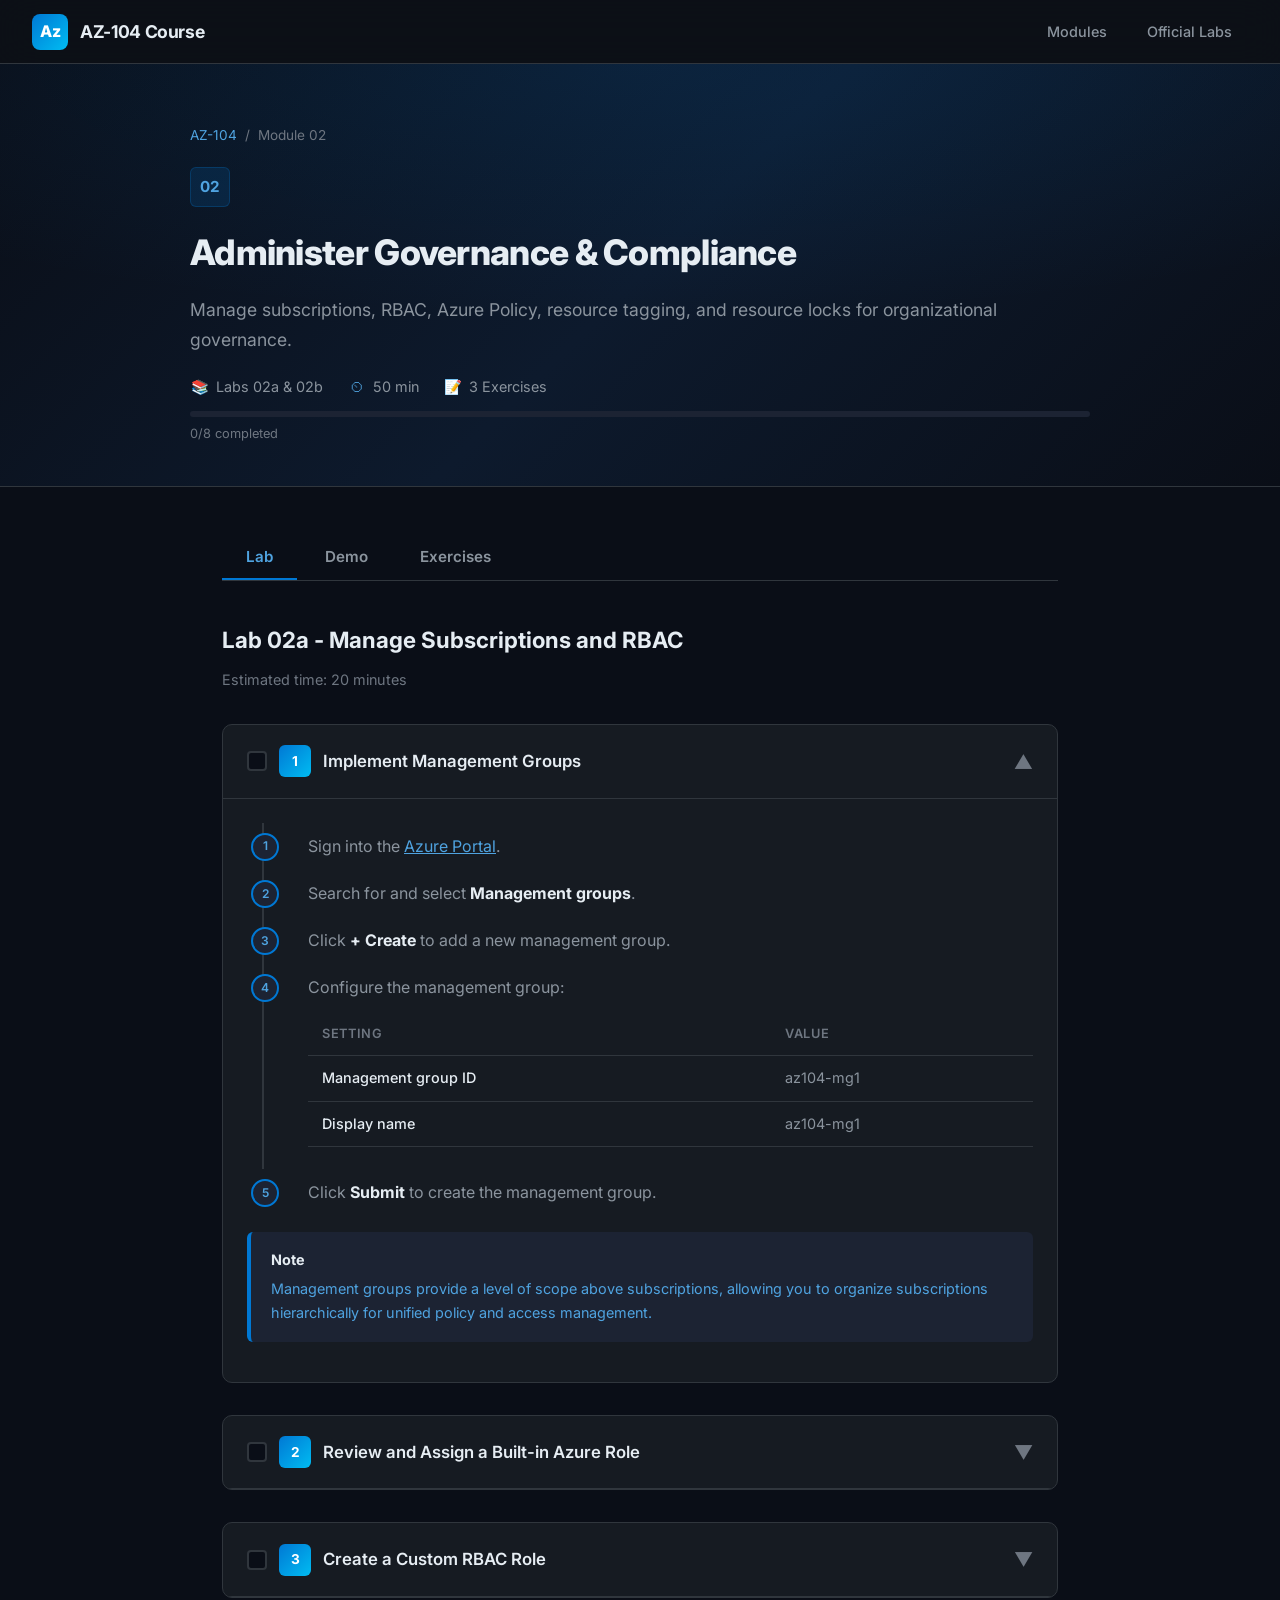
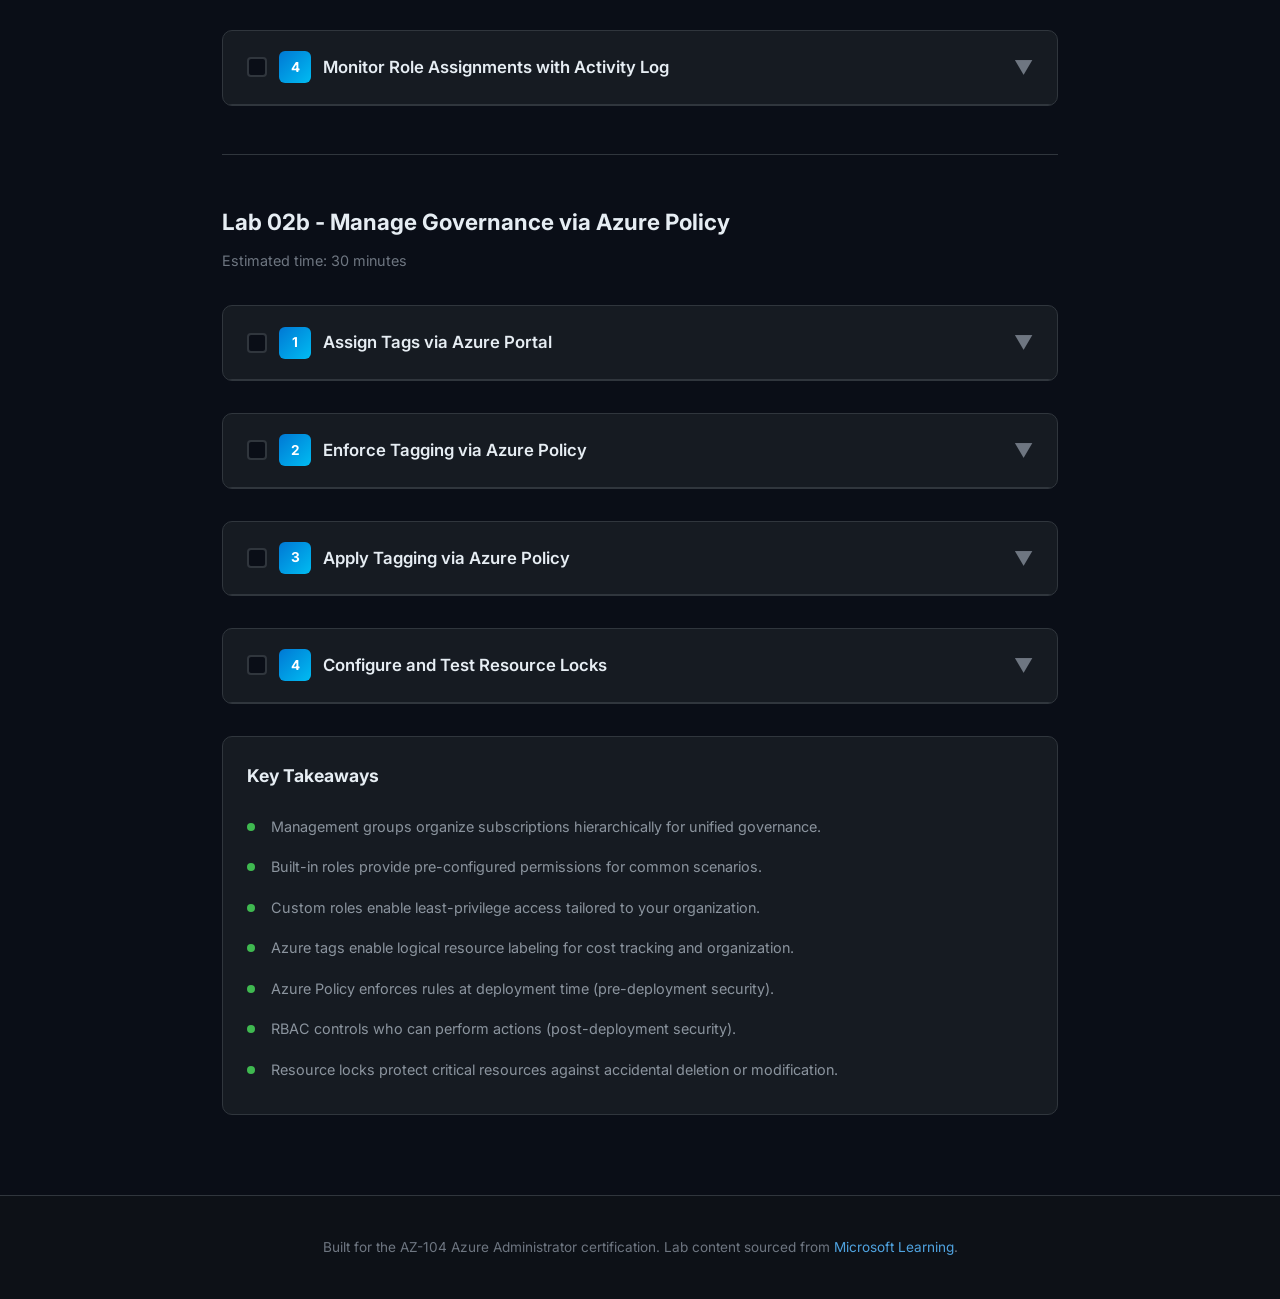
==== modules/02-governance.html @ ad698dd9 "Initial build: AZ-104 Azure Administrator learning course 11 module pages with labs, demos, and exer" ====
<!DOCTYPE html>
<html lang="en">
<head>
  <meta charset="UTF-8">
  <meta name="viewport" content="width=device-width, initial-scale=1.0">
  <title>Module 02 - Governance &amp; Compliance | AZ-104 Course</title>
  <link rel="stylesheet" href="../css/style.css">
  <link rel="icon" href="data:image/svg+xml,<svg xmlns='http://www.w3.org/2000/svg' viewBox='0 0 100 100'><rect rx='20' width='100' height='100' fill='%230078d4'/><text x='50' y='68' font-size='50' text-anchor='middle' fill='white' font-weight='bold'>Az</text></svg>">
</head>
<body data-module="m02">

  <nav class="navbar">
    <a href="../index.html" class="nav-brand">
      <div class="logo">Az</div>
      <span>AZ-104 Course</span>
    </a>
    <ul class="nav-links">
      <li><a href="../index.html">Modules</a></li>
      <li><a href="https://microsoftlearning.github.io/AZ-104-MicrosoftAzureAdministrator/" target="_blank">Official Labs</a></li>
    </ul>
  </nav>

  <div class="module-page">

    <section class="module-hero">
      <div class="module-hero-content">
        <div class="breadcrumb">
          <a href="../index.html">AZ-104</a>
          <span>/</span>
          <span>Module 02</span>
        </div>
        <div class="module-number">02</div>
        <h1>Administer Governance &amp; Compliance</h1>
        <p class="module-subtitle">Manage subscriptions, RBAC, Azure Policy, resource tagging, and resource locks for organizational governance.</p>
        <div class="meta-bar">
          <div class="meta-item">
            <span class="icon">&#128218;</span>
            <span>Labs 02a &amp; 02b</span>
          </div>
          <div class="meta-item">
            <span class="icon">&#9202;</span>
            <span>50 min</span>
          </div>
          <div class="meta-item">
            <span class="icon">&#128221;</span>
            <span>3 Exercises</span>
          </div>
        </div>
        <div class="progress-bar-container">
          <div class="progress-bar" style="width: 0%"></div>
        </div>
        <span class="progress-label" style="font-size:0.8rem; color:var(--text-muted); margin-top:6px; display:inline-block;">0/8 completed</span>
      </div>
    </section>

    <div class="module-content">
      <div class="tab-container">
        <div class="tab-nav">
          <button class="tab-btn active" data-tab="tab-lab">Lab</button>
          <button class="tab-btn" data-tab="tab-demo">Demo</button>
          <button class="tab-btn" data-tab="tab-exercises">Exercises</button>
        </div>

        <!-- ==================== LAB TAB ==================== -->
        <div id="tab-lab" class="tab-content active">

          <h2 style="font-size:1.4rem; font-weight:700; margin-bottom:8px;">Lab 02a - Manage Subscriptions and RBAC</h2>
          <p style="color:var(--text-muted); font-size:0.9rem; margin-bottom:32px;">Estimated time: 20 minutes</p>

          <!-- Task 1 -->
          <div class="task-block">
            <div class="task-header">
              <input type="checkbox" class="completion-check" data-task="lab02a-t1">
              <span class="task-number">1</span>
              <h3>Implement Management Groups</h3>
              <span class="task-toggle">&#9660;</span>
            </div>
            <div class="task-body">
              <ol class="steps">
                <li>Sign into the <a href="https://portal.azure.com" target="_blank" style="color:var(--azure-light);">Azure Portal</a>.</li>
                <li>Search for and select <strong>Management groups</strong>.</li>
                <li>Click <strong>+ Create</strong> to add a new management group.</li>
                <li>Configure the management group:
                  <table class="config-table">
                    <tr><th>Setting</th><th>Value</th></tr>
                    <tr><td>Management group ID</td><td>az104-mg1</td></tr>
                    <tr><td>Display name</td><td>az104-mg1</td></tr>
                  </table>
                </li>
                <li>Click <strong>Submit</strong> to create the management group.</li>
              </ol>
              <div class="info-box note">
                <strong>Note</strong>
                Management groups provide a level of scope above subscriptions, allowing you to organize subscriptions hierarchically for unified policy and access management.
              </div>
            </div>
          </div>

          <!-- Task 2 -->
          <div class="task-block">
            <div class="task-header">
              <input type="checkbox" class="completion-check" data-task="lab02a-t2">
              <span class="task-number">2</span>
              <h3>Review and Assign a Built-in Azure Role</h3>
              <span class="task-toggle">&#9660;</span>
            </div>
            <div class="task-body">
              <ol class="steps">
                <li>Select the <strong>az104-mg1</strong> management group.</li>
                <li>Navigate to <strong>Access control (IAM)</strong> and click the <strong>Roles</strong> tab to review built-in roles.</li>
                <li>Click <strong>+ Add</strong> &gt; <strong>Add role assignment</strong>.</li>
                <li>Search for and select the <strong>Virtual Machine Contributor</strong> role.</li>
                <li>On the Members tab, assign access to the <strong>helpdesk</strong> group.</li>
                <li>Review and assign the role.</li>
              </ol>
              <div class="info-box tip">
                <strong>Best Practice</strong>
                Always assign roles to groups rather than individual users. This simplifies access management and reduces administrative overhead as team membership changes.
              </div>
            </div>
          </div>

          <!-- Task 3 -->
          <div class="task-block">
            <div class="task-header">
              <input type="checkbox" class="completion-check" data-task="lab02a-t3">
              <span class="task-number">3</span>
              <h3>Create a Custom RBAC Role</h3>
              <span class="task-toggle">&#9660;</span>
            </div>
            <div class="task-body">
              <ol class="steps">
                <li>In the <strong>az104-mg1</strong> management group, go to <strong>Access control (IAM)</strong>.</li>
                <li>Click <strong>+ Add</strong> &gt; <strong>Add custom role</strong>.</li>
                <li>Set the custom role name to <strong>Custom Support Request</strong>.</li>
                <li>Under Baseline permissions, select <strong>Clone a role</strong> and choose <strong>Support Request Contributor</strong>.</li>
                <li>On the Permissions tab, click <strong>Exclude permissions</strong>.</li>
                <li>Exclude the permission: <strong>Other: Registers Support Resource Provider</strong>.</li>
                <li>On the Review + create tab, review the JSON definition. Note the <strong>Actions</strong>, <strong>NotActions</strong>, and <strong>AssignableScopes</strong> arrays.</li>
              </ol>
              <div class="code-block">
                <span class="lang-tag">JSON</span>
{
  "Name": "Custom Support Request",
  "Actions": [
    "Microsoft.Support/*"
  ],
  "NotActions": [
    "Microsoft.Support/register/action"
  ],
  "AssignableScopes": [
    "/providers/Microsoft.Management/managementGroups/az104-mg1"
  ]
}</div>
              <div class="info-box note">
                <strong>Note</strong>
                Custom roles allow you to define least-privilege access by combining Actions and NotActions to precisely control what users can and cannot do.
              </div>
            </div>
          </div>

          <!-- Task 4 -->
          <div class="task-block">
            <div class="task-header">
              <input type="checkbox" class="completion-check" data-task="lab02a-t4">
              <span class="task-number">4</span>
              <h3>Monitor Role Assignments with Activity Log</h3>
              <span class="task-toggle">&#9660;</span>
            </div>
            <div class="task-body">
              <ol class="steps">
                <li>Navigate back to the <strong>az104-mg1</strong> management group.</li>
                <li>Open the <strong>Activity log</strong> blade.</li>
                <li>Review the log entries to verify that role assignment and custom role creation operations were recorded.</li>
              </ol>
              <div class="info-box tip">
                <strong>Tip</strong>
                The Activity log captures all management-plane operations, making it essential for auditing and troubleshooting governance changes.
              </div>
            </div>
          </div>

          <hr style="border:none; border-top:1px solid var(--border); margin:48px 0;">

          <h2 style="font-size:1.4rem; font-weight:700; margin-bottom:8px;">Lab 02b - Manage Governance via Azure Policy</h2>
          <p style="color:var(--text-muted); font-size:0.9rem; margin-bottom:32px;">Estimated time: 30 minutes</p>

          <!-- Task 1 -->
          <div class="task-block">
            <div class="task-header">
              <input type="checkbox" class="completion-check" data-task="lab02b-t1">
              <span class="task-number">1</span>
              <h3>Assign Tags via Azure Portal</h3>
              <span class="task-toggle">&#9660;</span>
            </div>
            <div class="task-body">
              <ol class="steps">
                <li>In the Azure Portal, search for and select <strong>Resource groups</strong>.</li>
                <li>Click <strong>+ Create</strong> and create a new resource group:
                  <table class="config-table">
                    <tr><th>Setting</th><th>Value</th></tr>
                    <tr><td>Resource group name</td><td>az104-rg2</td></tr>
                    <tr><td>Region</td><td>East US</td></tr>
                  </table>
                </li>
                <li>After creation, open the resource group and navigate to <strong>Tags</strong>.</li>
                <li>Add a tag:
                  <table class="config-table">
                    <tr><th>Name</th><th>Value</th></tr>
                    <tr><td>Cost Center</td><td>000</td></tr>
                  </table>
                </li>
                <li>Click <strong>Apply</strong> to save the tag.</li>
              </ol>
            </div>
          </div>

          <!-- Task 2 -->
          <div class="task-block">
            <div class="task-header">
              <input type="checkbox" class="completion-check" data-task="lab02b-t2">
              <span class="task-number">2</span>
              <h3>Enforce Tagging via Azure Policy</h3>
              <span class="task-toggle">&#9660;</span>
            </div>
            <div class="task-body">
              <ol class="steps">
                <li>Search for and select <strong>Policy</strong>.</li>
                <li>Under Authoring, click <strong>Definitions</strong>.</li>
                <li>Search for the built-in policy: <strong>Require a tag and its value on resources</strong>.</li>
                <li>Click <strong>Assign</strong> and configure the assignment:
                  <table class="config-table">
                    <tr><th>Setting</th><th>Value</th></tr>
                    <tr><td>Scope</td><td>az104-rg2</td></tr>
                    <tr><td>Tag Name</td><td>Cost Center</td></tr>
                    <tr><td>Tag Value</td><td>000</td></tr>
                  </table>
                </li>
                <li>Click <strong>Review + create</strong>, then <strong>Create</strong>.</li>
                <li>To verify, try creating a storage account in <strong>az104-rg2</strong> without the required tag. The deployment should <strong>fail</strong> with a policy violation.</li>
              </ol>
              <div class="info-box warning">
                <strong>Warning</strong>
                Policy enforcement can take up to 30 minutes to become active after assignment. If the test deployment doesn't fail immediately, wait and retry.
              </div>
            </div>
          </div>

          <!-- Task 3 -->
          <div class="task-block">
            <div class="task-header">
              <input type="checkbox" class="completion-check" data-task="lab02b-t3">
              <span class="task-number">3</span>
              <h3>Apply Tagging via Azure Policy</h3>
              <span class="task-toggle">&#9660;</span>
            </div>
            <div class="task-body">
              <ol class="steps">
                <li>Navigate to <strong>Policy</strong> &gt; <strong>Assignments</strong>.</li>
                <li>Delete the previous "Require a tag" policy assignment.</li>
                <li>Go back to <strong>Definitions</strong> and search for <strong>Inherit a tag from the resource group if missing</strong>.</li>
                <li>Assign this policy to the <strong>az104-rg2</strong> scope with Tag Name: <strong>Cost Center</strong>.</li>
                <li>On the Remediation tab, check <strong>Create a remediation task</strong> and select the policy to remediate.</li>
                <li>Click <strong>Review + create</strong>, then <strong>Create</strong>.</li>
                <li>Create a new storage account in <strong>az104-rg2</strong> (without manually adding tags).</li>
                <li>After deployment, verify that the <strong>Cost Center: 000</strong> tag was automatically applied to the storage account.</li>
              </ol>
              <div class="info-box note">
                <strong>Note</strong>
                The "Inherit" policy uses a <strong>modify</strong> effect, which automatically adds or updates tags on resources at deployment time. The remediation task handles existing resources that were created before the policy was assigned.
              </div>
            </div>
          </div>

          <!-- Task 4 -->
          <div class="task-block">
            <div class="task-header">
              <input type="checkbox" class="completion-check" data-task="lab02b-t4">
              <span class="task-number">4</span>
              <h3>Configure and Test Resource Locks</h3>
              <span class="task-toggle">&#9660;</span>
            </div>
            <div class="task-body">
              <ol class="steps">
                <li>Navigate to the <strong>az104-rg2</strong> resource group.</li>
                <li>In the Settings section, click <strong>Locks</strong>.</li>
                <li>Click <strong>+ Add</strong> and configure:
                  <table class="config-table">
                    <tr><th>Setting</th><th>Value</th></tr>
                    <tr><td>Lock name</td><td>rg-lock</td></tr>
                    <tr><td>Lock type</td><td>Delete</td></tr>
                  </table>
                </li>
                <li>Click <strong>OK</strong> to apply the lock.</li>
                <li>Attempt to delete the resource group. The operation should be <strong>denied</strong> with a lock conflict error.</li>
              </ol>
              <div class="info-box important">
                <strong>Important</strong>
                Resource locks apply to all users regardless of their RBAC permissions. Even an Owner must first remove the lock before deleting a locked resource.
              </div>
            </div>
          </div>

          <!-- Key Takeaways -->
          <div class="takeaways">
            <h3>Key Takeaways</h3>
            <ul>
              <li>Management groups organize subscriptions hierarchically for unified governance.</li>
              <li>Built-in roles provide pre-configured permissions for common scenarios.</li>
              <li>Custom roles enable least-privilege access tailored to your organization.</li>
              <li>Azure tags enable logical resource labeling for cost tracking and organization.</li>
              <li>Azure Policy enforces rules at deployment time (pre-deployment security).</li>
              <li>RBAC controls who can perform actions (post-deployment security).</li>
              <li>Resource locks protect critical resources against accidental deletion or modification.</li>
            </ul>
          </div>

        </div>

        <!-- ==================== DEMO TAB ==================== -->
        <div id="tab-demo" class="tab-content">

          <h2 style="font-size:1.3rem; font-weight:700; margin-bottom:24px;">Demonstration Topics</h2>

          <div class="task-block">
            <div class="task-header">
              <span class="task-number">1</span>
              <h3>Configuring Subscriptions</h3>
              <span class="task-toggle">&#9660;</span>
            </div>
            <div class="task-body">
              <p>Walk through the subscription management experience in the Azure Portal. Review subscription properties, cost analysis, and how subscriptions relate to management groups and tenants.</p>
            </div>
          </div>

          <div class="task-block">
            <div class="task-header">
              <span class="task-number">2</span>
              <h3>Assigning Azure Policy - Allowed Locations</h3>
              <span class="task-toggle">&#9660;</span>
            </div>
            <div class="task-body">
              <p>Demonstrate assigning the built-in <strong>"Allowed locations"</strong> policy to restrict resource deployment to specific Azure regions.</p>
              <ol class="steps">
                <li>Navigate to <strong>Policy</strong> &gt; <strong>Definitions</strong>.</li>
                <li>Search for <strong>Allowed locations</strong> and select the built-in policy.</li>
                <li>Click <strong>Assign</strong> and select the target scope (subscription or resource group).</li>
                <li>Under Parameters, select the allowed locations (e.g., East US, West US).</li>
                <li>Review + create the assignment.</li>
                <li>Demonstrate a deployment failure when targeting a disallowed region.</li>
              </ol>
            </div>
          </div>

          <div class="task-block">
            <div class="task-header">
              <span class="task-number">3</span>
              <h3>Creating Initiative Definitions</h3>
              <span class="task-toggle">&#9660;</span>
            </div>
            <div class="task-body">
              <p>Show how to group multiple policy definitions into an <strong>initiative</strong> (policy set) for streamlined assignment and compliance tracking.</p>
              <ol class="steps">
                <li>Navigate to <strong>Policy</strong> &gt; <strong>Definitions</strong>.</li>
                <li>Click <strong>+ Initiative definition</strong>.</li>
                <li>Add multiple related policies (e.g., tagging policies, location restrictions).</li>
                <li>Review how initiatives simplify management at scale.</li>
              </ol>
            </div>
          </div>

          <div class="task-block">
            <div class="task-header">
              <span class="task-number">4</span>
              <h3>RBAC Role Assignments and Check Access</h3>
              <span class="task-toggle">&#9660;</span>
            </div>
            <div class="task-body">
              <p>Demonstrate how to assign roles and use the <strong>Check access</strong> feature to verify effective permissions for a user or group.</p>
              <ol class="steps">
                <li>Open any resource group and navigate to <strong>Access control (IAM)</strong>.</li>
                <li>Click <strong>Check access</strong> and search for a user or service principal.</li>
                <li>Review the effective role assignments showing inherited and direct assignments.</li>
                <li>Show the difference between assignments at different scopes (management group, subscription, resource group, resource).</li>
              </ol>
            </div>
          </div>

        </div>

        <!-- ==================== EXERCISES TAB ==================== -->
        <div id="tab-exercises" class="tab-content">

          <h2 style="font-size:1.3rem; font-weight:700; margin-bottom:24px;">Practice Exercises</h2>

          <div class="exercise-card">
            <span class="difficulty easy">Easy</span>
            <h4>Exercise 1: Policy Compliance Check</h4>
            <ol>
              <li>Navigate to Azure Policy and view the <strong>Compliance</strong> dashboard.</li>
              <li>Identify any non-compliant resources.</li>
              <li>Review which policies are currently assigned to your subscription.</li>
              <li>Check if any built-in initiatives are available for your workload.</li>
            </ol>
            <div class="hint">
              <strong>Show Hint</strong>
              <div class="hint-text">The Compliance blade shows a percentage for each policy assignment. Click into a policy to see the individual resource compliance details and remediation options.</div>
            </div>
          </div>

          <div class="exercise-card">
            <span class="difficulty medium">Medium</span>
            <h4>Exercise 2: RBAC Role Investigation</h4>
            <ol>
              <li>Pick any resource group and open <strong>Access control (IAM)</strong>.</li>
              <li>Use <strong>Check access</strong> to verify your own permissions.</li>
              <li>View all role assignments at the resource group scope.</li>
              <li>Compare the permissions of <strong>Contributor</strong> vs <strong>Reader</strong> roles.</li>
              <li>Identify what permissions a <strong>Virtual Machine Contributor</strong> has that <strong>Reader</strong> doesn't.</li>
            </ol>
            <div class="hint">
              <strong>Show Hint</strong>
              <div class="hint-text">Click into any role to see its full JSON definition with Actions and NotActions. Contributor has <code style="color:var(--accent-cyan);">*</code> (all actions) with specific NotActions, while Reader only has <code style="color:var(--accent-cyan);">*/read</code> actions.</div>
            </div>
          </div>

          <div class="exercise-card">
            <span class="difficulty hard">Hard</span>
            <h4>Exercise 3: Governance Strategy Design</h4>
            <p style="color:var(--text-secondary); font-size:0.9rem; margin-bottom:12px;">Design a governance strategy for a company with Dev, Staging, and Production subscriptions.</p>
            <ol>
              <li>Create a management group hierarchy: <strong>Root &gt; Production</strong>, <strong>Root &gt; Non-Production</strong>.</li>
              <li>Assign <strong>"Allowed locations"</strong> policy at the Root level for East US and West US only.</li>
              <li>Create a custom role that allows VM management but prevents deletion.</li>
              <li>Apply resource locks (<strong>Delete</strong>) to the Production resource groups.</li>
              <li>Implement a tagging policy requiring <strong>"Environment"</strong> and <strong>"CostCenter"</strong> tags.</li>
              <li>Document your strategy and explain why each control exists.</li>
            </ol>
            <div class="hint">
              <strong>Show Hint</strong>
              <div class="hint-text">Policies assigned at the management group level are inherited by all child subscriptions. Place shared restrictions (like allowed locations) at the Root management group, and environment-specific policies at the Production or Non-Production level. Use NotActions in your custom role to explicitly deny <code style="color:var(--accent-cyan);">Microsoft.Compute/virtualMachines/delete</code>.</div>
            </div>
          </div>

        </div>

      </div>
    </div>

  </div>

  <footer class="site-footer">
    <p>Built for the AZ-104 Azure Administrator certification. Lab content sourced from <a href="https://microsoftlearning.github.io/AZ-104-MicrosoftAzureAdministrator/" target="_blank">Microsoft Learning</a>.</p>
  </footer>

  <script src="../js/app.js"></script>
</body>
</html>
---- css/style.css ----
/* ============================================
   AZ-104 Azure Administrator Course
   Dark theme with Azure accents
   ============================================ */

@import url('https://fonts.googleapis.com/css2?family=Inter:wght@300;400;500;600;700;800;900&family=JetBrains+Mono:wght@400;500;600&display=swap');

:root {
  --bg-deep: #0a0e17;
  --bg-primary: #0d1117;
  --bg-secondary: #161b22;
  --bg-tertiary: #1c2333;
  --bg-card: #1a1f2e;
  --bg-card-hover: #222841;
  --border: #30363d;
  --border-light: #3d4450;
  --text: #e6edf3;
  --text-secondary: #8b949e;
  --text-muted: #6e7681;
  --azure-blue: #0078d4;
  --azure-light: #4fa3e0;
  --azure-dark: #005a9e;
  --azure-glow: rgba(0, 120, 212, 0.15);
  --accent-green: #3fb950;
  --accent-orange: #d29922;
  --accent-red: #f85149;
  --accent-purple: #bc8cff;
  --accent-cyan: #39d2c0;
  --gradient-azure: linear-gradient(135deg, #0078d4, #00bcf2);
  --gradient-hero: linear-gradient(135deg, #0a0e17 0%, #0d1a2d 50%, #0a0e17 100%);
  --shadow-sm: 0 1px 3px rgba(0,0,0,0.3);
  --shadow-md: 0 4px 12px rgba(0,0,0,0.4);
  --shadow-lg: 0 8px 30px rgba(0,0,0,0.5);
  --shadow-glow: 0 0 20px rgba(0, 120, 212, 0.2);
  --radius-sm: 6px;
  --radius-md: 10px;
  --radius-lg: 16px;
  --radius-xl: 20px;
}

* { margin: 0; padding: 0; box-sizing: border-box; }

html { scroll-behavior: smooth; }

body {
  font-family: 'Inter', -apple-system, BlinkMacSystemFont, sans-serif;
  background: var(--bg-deep);
  color: var(--text);
  line-height: 1.7;
  min-height: 100vh;
  -webkit-font-smoothing: antialiased;
}

/* ---- Scrollbar ---- */
::-webkit-scrollbar { width: 8px; }
::-webkit-scrollbar-track { background: var(--bg-primary); }
::-webkit-scrollbar-thumb { background: var(--border); border-radius: 4px; }
::-webkit-scrollbar-thumb:hover { background: var(--azure-blue); }

/* ---- Navigation ---- */
.navbar {
  position: fixed;
  top: 0;
  left: 0;
  right: 0;
  z-index: 1000;
  background: rgba(13, 17, 23, 0.85);
  backdrop-filter: blur(20px);
  border-bottom: 1px solid var(--border);
  padding: 0 2rem;
  height: 64px;
  display: flex;
  align-items: center;
  justify-content: space-between;
}

.nav-brand {
  display: flex;
  align-items: center;
  gap: 12px;
  text-decoration: none;
  color: var(--text);
}

.nav-brand .logo {
  width: 36px;
  height: 36px;
  background: var(--gradient-azure);
  border-radius: 8px;
  display: flex;
  align-items: center;
  justify-content: center;
  font-weight: 800;
  font-size: 16px;
  color: white;
}

.nav-brand span {
  font-weight: 700;
  font-size: 1.1rem;
  letter-spacing: -0.02em;
}

.nav-links {
  display: flex;
  gap: 8px;
  list-style: none;
}

.nav-links a {
  color: var(--text-secondary);
  text-decoration: none;
  padding: 8px 16px;
  border-radius: var(--radius-sm);
  font-size: 0.9rem;
  font-weight: 500;
  transition: all 0.2s;
}

.nav-links a:hover,
.nav-links a.active {
  color: var(--text);
  background: var(--bg-tertiary);
}

/* ---- Hero Section ---- */
.hero {
  padding: 140px 2rem 80px;
  text-align: center;
  background: var(--gradient-hero);
  position: relative;
  overflow: hidden;
}

.hero::before {
  content: '';
  position: absolute;
  top: 0;
  left: 0;
  right: 0;
  bottom: 0;
  background:
    radial-gradient(ellipse 80% 50% at 50% -20%, rgba(0,120,212,0.15), transparent),
    radial-gradient(ellipse 60% 40% at 80% 100%, rgba(0,188,242,0.08), transparent);
  pointer-events: none;
}

.hero-content {
  position: relative;
  z-index: 1;
  max-width: 800px;
  margin: 0 auto;
}

.hero-badge {
  display: inline-flex;
  align-items: center;
  gap: 8px;
  background: var(--azure-glow);
  border: 1px solid rgba(0,120,212,0.3);
  color: var(--azure-light);
  padding: 6px 16px;
  border-radius: 20px;
  font-size: 0.85rem;
  font-weight: 600;
  margin-bottom: 24px;
  letter-spacing: 0.05em;
  text-transform: uppercase;
}

.hero h1 {
  font-size: clamp(2.5rem, 5vw, 4rem);
  font-weight: 900;
  letter-spacing: -0.03em;
  line-height: 1.1;
  margin-bottom: 20px;
  background: linear-gradient(135deg, #fff 0%, #a0c4ff 100%);
  -webkit-background-clip: text;
  -webkit-text-fill-color: transparent;
  background-clip: text;
}

.hero p {
  font-size: 1.2rem;
  color: var(--text-secondary);
  max-width: 600px;
  margin: 0 auto 32px;
  line-height: 1.6;
}

.hero-stats {
  display: flex;
  justify-content: center;
  gap: 48px;
  margin-top: 40px;
}

.hero-stat {
  text-align: center;
}

.hero-stat .number {
  font-size: 2rem;
  font-weight: 800;
  color: var(--azure-light);
}

.hero-stat .label {
  font-size: 0.85rem;
  color: var(--text-muted);
  text-transform: uppercase;
  letter-spacing: 0.08em;
  margin-top: 4px;
}

/* ---- Container ---- */
.container {
  max-width: 1200px;
  margin: 0 auto;
  padding: 0 2rem;
}

/* ---- Section Headers ---- */
.section-header {
  text-align: center;
  margin-bottom: 48px;
}

.section-header h2 {
  font-size: 2rem;
  font-weight: 800;
  letter-spacing: -0.02em;
  margin-bottom: 12px;
}

.section-header p {
  color: var(--text-secondary);
  font-size: 1.1rem;
}

/* ---- Module Cards Grid ---- */
.modules-section {
  padding: 80px 0;
}

.modules-grid {
  display: grid;
  grid-template-columns: repeat(auto-fill, minmax(350px, 1fr));
  gap: 24px;
}

.module-card {
  background: var(--bg-card);
  border: 1px solid var(--border);
  border-radius: var(--radius-lg);
  padding: 28px;
  text-decoration: none;
  color: var(--text);
  transition: all 0.3s ease;
  position: relative;
  overflow: hidden;
}

.module-card::before {
  content: '';
  position: absolute;
  top: 0;
  left: 0;
  right: 0;
  height: 3px;
  background: var(--gradient-azure);
  opacity: 0;
  transition: opacity 0.3s;
}

.module-card:hover {
  background: var(--bg-card-hover);
  border-color: var(--azure-blue);
  transform: translateY(-4px);
  box-shadow: var(--shadow-glow);
}

.module-card:hover::before { opacity: 1; }

.module-number {
  display: inline-flex;
  align-items: center;
  justify-content: center;
  width: 40px;
  height: 40px;
  background: var(--azure-glow);
  border: 1px solid rgba(0,120,212,0.25);
  border-radius: var(--radius-sm);
  color: var(--azure-light);
  font-weight: 700;
  font-size: 0.95rem;
  margin-bottom: 16px;
}

.module-card h3 {
  font-size: 1.15rem;
  font-weight: 700;
  margin-bottom: 10px;
  letter-spacing: -0.01em;
}

.module-card .module-desc {
  color: var(--text-secondary);
  font-size: 0.9rem;
  line-height: 1.6;
  margin-bottom: 16px;
}

.module-meta {
  display: flex;
  gap: 16px;
  flex-wrap: wrap;
}

.module-tag {
  display: inline-flex;
  align-items: center;
  gap: 5px;
  font-size: 0.78rem;
  color: var(--text-muted);
  background: var(--bg-secondary);
  padding: 4px 10px;
  border-radius: 4px;
}

.module-tag.lab { color: var(--accent-green); }
.module-tag.demo { color: var(--accent-purple); }
.module-tag.exercise { color: var(--accent-orange); }
.module-tag.time { color: var(--accent-cyan); }

/* ---- Module Page Layout ---- */
.module-page {
  padding-top: 64px;
}

.module-hero {
  padding: 60px 2rem 40px;
  background: var(--gradient-hero);
  border-bottom: 1px solid var(--border);
  position: relative;
}

.module-hero::before {
  content: '';
  position: absolute;
  inset: 0;
  background: radial-gradient(ellipse 80% 60% at 50% 0%, rgba(0,120,212,0.12), transparent);
  pointer-events: none;
}

.module-hero-content {
  position: relative;
  max-width: 900px;
  margin: 0 auto;
}

.breadcrumb {
  display: flex;
  align-items: center;
  gap: 8px;
  font-size: 0.85rem;
  color: var(--text-muted);
  margin-bottom: 20px;
}

.breadcrumb a {
  color: var(--azure-light);
  text-decoration: none;
}

.breadcrumb a:hover { text-decoration: underline; }

.module-hero h1 {
  font-size: 2.2rem;
  font-weight: 800;
  letter-spacing: -0.02em;
  margin-bottom: 12px;
}

.module-hero .module-subtitle {
  color: var(--text-secondary);
  font-size: 1.1rem;
}

.module-hero .meta-bar {
  display: flex;
  gap: 24px;
  margin-top: 20px;
  flex-wrap: wrap;
}

.meta-item {
  display: flex;
  align-items: center;
  gap: 6px;
  font-size: 0.9rem;
  color: var(--text-secondary);
}

.meta-item .icon {
  width: 20px;
  height: 20px;
  display: flex;
  align-items: center;
  justify-content: center;
  color: var(--azure-light);
}

/* ---- Content Area ---- */
.module-content {
  max-width: 900px;
  margin: 0 auto;
  padding: 48px 2rem 80px;
}

/* Tabs */
.tab-nav {
  display: flex;
  gap: 4px;
  border-bottom: 1px solid var(--border);
  margin-bottom: 40px;
  overflow-x: auto;
}

.tab-btn {
  padding: 12px 24px;
  background: none;
  border: none;
  color: var(--text-secondary);
  font-family: inherit;
  font-size: 0.95rem;
  font-weight: 600;
  cursor: pointer;
  border-bottom: 2px solid transparent;
  white-space: nowrap;
  transition: all 0.2s;
}

.tab-btn:hover { color: var(--text); }

.tab-btn.active {
  color: var(--azure-light);
  border-bottom-color: var(--azure-blue);
}

.tab-content { display: none; }
.tab-content.active { display: block; }

/* ---- Content Blocks ---- */
.task-block {
  background: var(--bg-secondary);
  border: 1px solid var(--border);
  border-radius: var(--radius-md);
  margin-bottom: 32px;
  overflow: hidden;
}

.task-header {
  padding: 20px 24px;
  border-bottom: 1px solid var(--border);
  display: flex;
  align-items: center;
  gap: 12px;
  cursor: pointer;
  user-select: none;
  transition: background 0.2s;
}

.task-header:hover { background: var(--bg-tertiary); }

.task-number {
  display: inline-flex;
  align-items: center;
  justify-content: center;
  min-width: 32px;
  height: 32px;
  background: var(--gradient-azure);
  border-radius: 6px;
  font-weight: 700;
  font-size: 0.85rem;
  color: white;
}

.task-header h3 {
  font-size: 1.05rem;
  font-weight: 600;
  flex: 1;
}

.task-toggle {
  color: var(--text-muted);
  transition: transform 0.3s;
  font-size: 1.2rem;
}

.task-block.open .task-toggle { transform: rotate(180deg); }

.task-body {
  padding: 24px;
  display: none;
}

.task-block.open .task-body { display: block; }

.task-body p {
  margin-bottom: 16px;
  color: var(--text-secondary);
}

.task-body strong { color: var(--text); }

/* Ordered steps */
.steps {
  list-style: none;
  counter-reset: step;
}

.steps li {
  counter-increment: step;
  padding: 10px 0 10px 44px;
  position: relative;
  border-left: 2px solid var(--border);
  margin-left: 15px;
  color: var(--text-secondary);
}

.steps li:last-child { border-left-color: transparent; }

.steps li::before {
  content: counter(step);
  position: absolute;
  left: -13px;
  top: 10px;
  width: 24px;
  height: 24px;
  background: var(--bg-tertiary);
  border: 2px solid var(--azure-blue);
  border-radius: 50%;
  display: flex;
  align-items: center;
  justify-content: center;
  font-size: 0.75rem;
  font-weight: 600;
  color: var(--azure-light);
}

/* Code blocks */
.code-block {
  background: var(--bg-deep);
  border: 1px solid var(--border);
  border-radius: var(--radius-sm);
  padding: 16px 20px;
  margin: 12px 0;
  font-family: 'JetBrains Mono', monospace;
  font-size: 0.85rem;
  color: var(--accent-cyan);
  overflow-x: auto;
  position: relative;
}

.code-block .lang-tag {
  position: absolute;
  top: 8px;
  right: 12px;
  font-size: 0.7rem;
  color: var(--text-muted);
  text-transform: uppercase;
  letter-spacing: 0.05em;
}

/* Info/Note boxes */
.info-box {
  border-radius: var(--radius-sm);
  padding: 16px 20px;
  margin: 16px 0;
  font-size: 0.9rem;
  border-left: 4px solid;
  background: var(--bg-tertiary);
}

.info-box.note {
  border-left-color: var(--azure-blue);
  color: var(--azure-light);
}

.info-box.tip {
  border-left-color: var(--accent-green);
  color: var(--accent-green);
}

.info-box.warning {
  border-left-color: var(--accent-orange);
  color: var(--accent-orange);
}

.info-box.important {
  border-left-color: var(--accent-red);
  color: var(--accent-red);
}

.info-box strong {
  display: block;
  margin-bottom: 4px;
}

/* Key Takeaways */
.takeaways {
  background: var(--bg-secondary);
  border: 1px solid var(--border);
  border-radius: var(--radius-md);
  padding: 24px;
  margin-top: 32px;
}

.takeaways h3 {
  font-size: 1.1rem;
  font-weight: 700;
  margin-bottom: 16px;
  display: flex;
  align-items: center;
  gap: 8px;
}

.takeaways ul {
  list-style: none;
}

.takeaways li {
  padding: 8px 0 8px 24px;
  position: relative;
  color: var(--text-secondary);
  font-size: 0.9rem;
}

.takeaways li::before {
  content: '';
  position: absolute;
  left: 0;
  top: 16px;
  width: 8px;
  height: 8px;
  background: var(--accent-green);
  border-radius: 50%;
}

/* ---- Exercise Cards ---- */
.exercise-card {
  background: var(--bg-card);
  border: 1px solid var(--border);
  border-radius: var(--radius-md);
  padding: 24px;
  margin-bottom: 24px;
}

.exercise-card h4 {
  font-size: 1rem;
  font-weight: 600;
  margin-bottom: 12px;
  color: var(--accent-orange);
}

.exercise-card .difficulty {
  display: inline-block;
  padding: 3px 10px;
  border-radius: 4px;
  font-size: 0.75rem;
  font-weight: 600;
  text-transform: uppercase;
  letter-spacing: 0.05em;
  margin-bottom: 12px;
}

.difficulty.easy { background: rgba(63,185,80,0.15); color: var(--accent-green); }
.difficulty.medium { background: rgba(210,153,34,0.15); color: var(--accent-orange); }
.difficulty.hard { background: rgba(248,81,73,0.15); color: var(--accent-red); }

.exercise-card ol {
  padding-left: 20px;
  color: var(--text-secondary);
  font-size: 0.9rem;
}

.exercise-card ol li { padding: 4px 0; }

.exercise-card .hint {
  margin-top: 12px;
  padding: 12px 16px;
  background: var(--bg-tertiary);
  border-radius: var(--radius-sm);
  font-size: 0.85rem;
  color: var(--text-muted);
  cursor: pointer;
}

.exercise-card .hint .hint-text { display: none; margin-top: 8px; color: var(--text-secondary); }
.exercise-card .hint.revealed .hint-text { display: block; }

/* ---- Config Table ---- */
.config-table {
  width: 100%;
  border-collapse: collapse;
  margin: 12px 0;
  font-size: 0.9rem;
}

.config-table th,
.config-table td {
  padding: 10px 14px;
  text-align: left;
  border-bottom: 1px solid var(--border);
}

.config-table th {
  color: var(--text-muted);
  font-weight: 600;
  font-size: 0.8rem;
  text-transform: uppercase;
  letter-spacing: 0.05em;
}

.config-table td { color: var(--text-secondary); }
.config-table td:first-child { color: var(--text); font-weight: 500; }

/* ---- Progress Tracker ---- */
.progress-bar-container {
  background: var(--bg-tertiary);
  border-radius: 4px;
  height: 6px;
  overflow: hidden;
  margin-top: 12px;
}

.progress-bar {
  height: 100%;
  background: var(--gradient-azure);
  border-radius: 4px;
  transition: width 0.5s ease;
}

/* ---- Footer ---- */
.site-footer {
  background: var(--bg-primary);
  border-top: 1px solid var(--border);
  padding: 40px 2rem;
  text-align: center;
  color: var(--text-muted);
  font-size: 0.85rem;
}

.site-footer a {
  color: var(--azure-light);
  text-decoration: none;
}

.site-footer a:hover { text-decoration: underline; }

/* ---- Responsive ---- */
@media (max-width: 768px) {
  .navbar { padding: 0 1rem; }
  .nav-links { display: none; }
  .hero { padding: 120px 1rem 60px; }
  .hero-stats { gap: 24px; }
  .hero-stat .number { font-size: 1.5rem; }
  .modules-grid { grid-template-columns: 1fr; }
  .module-hero h1 { font-size: 1.6rem; }
  .tab-nav { gap: 0; }
  .tab-btn { padding: 10px 14px; font-size: 0.85rem; }
  .container { padding: 0 1rem; }
}

/* ---- Animations ---- */
@keyframes fadeInUp {
  from { opacity: 0; transform: translateY(20px); }
  to { opacity: 1; transform: translateY(0); }
}

.module-card {
  animation: fadeInUp 0.5s ease backwards;
}

.modules-grid .module-card:nth-child(1) { animation-delay: 0.05s; }
.modules-grid .module-card:nth-child(2) { animation-delay: 0.1s; }
.modules-grid .module-card:nth-child(3) { animation-delay: 0.15s; }
.modules-grid .module-card:nth-child(4) { animation-delay: 0.2s; }
.modules-grid .module-card:nth-child(5) { animation-delay: 0.25s; }
.modules-grid .module-card:nth-child(6) { animation-delay: 0.3s; }
.modules-grid .module-card:nth-child(7) { animation-delay: 0.35s; }
.modules-grid .module-card:nth-child(8) { animation-delay: 0.4s; }
.modules-grid .module-card:nth-child(9) { animation-delay: 0.45s; }
.modules-grid .module-card:nth-child(10) { animation-delay: 0.5s; }
.modules-grid .module-card:nth-child(11) { animation-delay: 0.55s; }

/* Checkbox completion */
.completion-check {
  appearance: none;
  width: 20px;
  height: 20px;
  border: 2px solid var(--border);
  border-radius: 4px;
  background: var(--bg-deep);
  cursor: pointer;
  position: relative;
  flex-shrink: 0;
}

.completion-check:checked {
  background: var(--accent-green);
  border-color: var(--accent-green);
}

.completion-check:checked::after {
  content: '\2713';
  position: absolute;
  top: 50%;
  left: 50%;
  transform: translate(-50%, -50%);
  color: white;
  font-size: 12px;
  font-weight: 700;
}

/* Nav module list (sidebar on module pages) */
.module-sidebar {
  position: fixed;
  left: 0;
  top: 64px;
  bottom: 0;
  width: 280px;
  background: var(--bg-primary);
  border-right: 1px solid var(--border);
  overflow-y: auto;
  padding: 20px 0;
  z-index: 100;
  transform: translateX(-100%);
  transition: transform 0.3s ease;
}

.module-sidebar.open { transform: translateX(0); }

.sidebar-toggle {
  position: fixed;
  left: 16px;
  bottom: 24px;
  z-index: 200;
  width: 48px;
  height: 48px;
  background: var(--azure-blue);
  border: none;
  border-radius: 50%;
  color: white;
  font-size: 1.3rem;
  cursor: pointer;
  box-shadow: var(--shadow-lg);
  display: none;
}

@media (max-width: 768px) {
  .sidebar-toggle { display: flex; align-items: center; justify-content: center; }
}
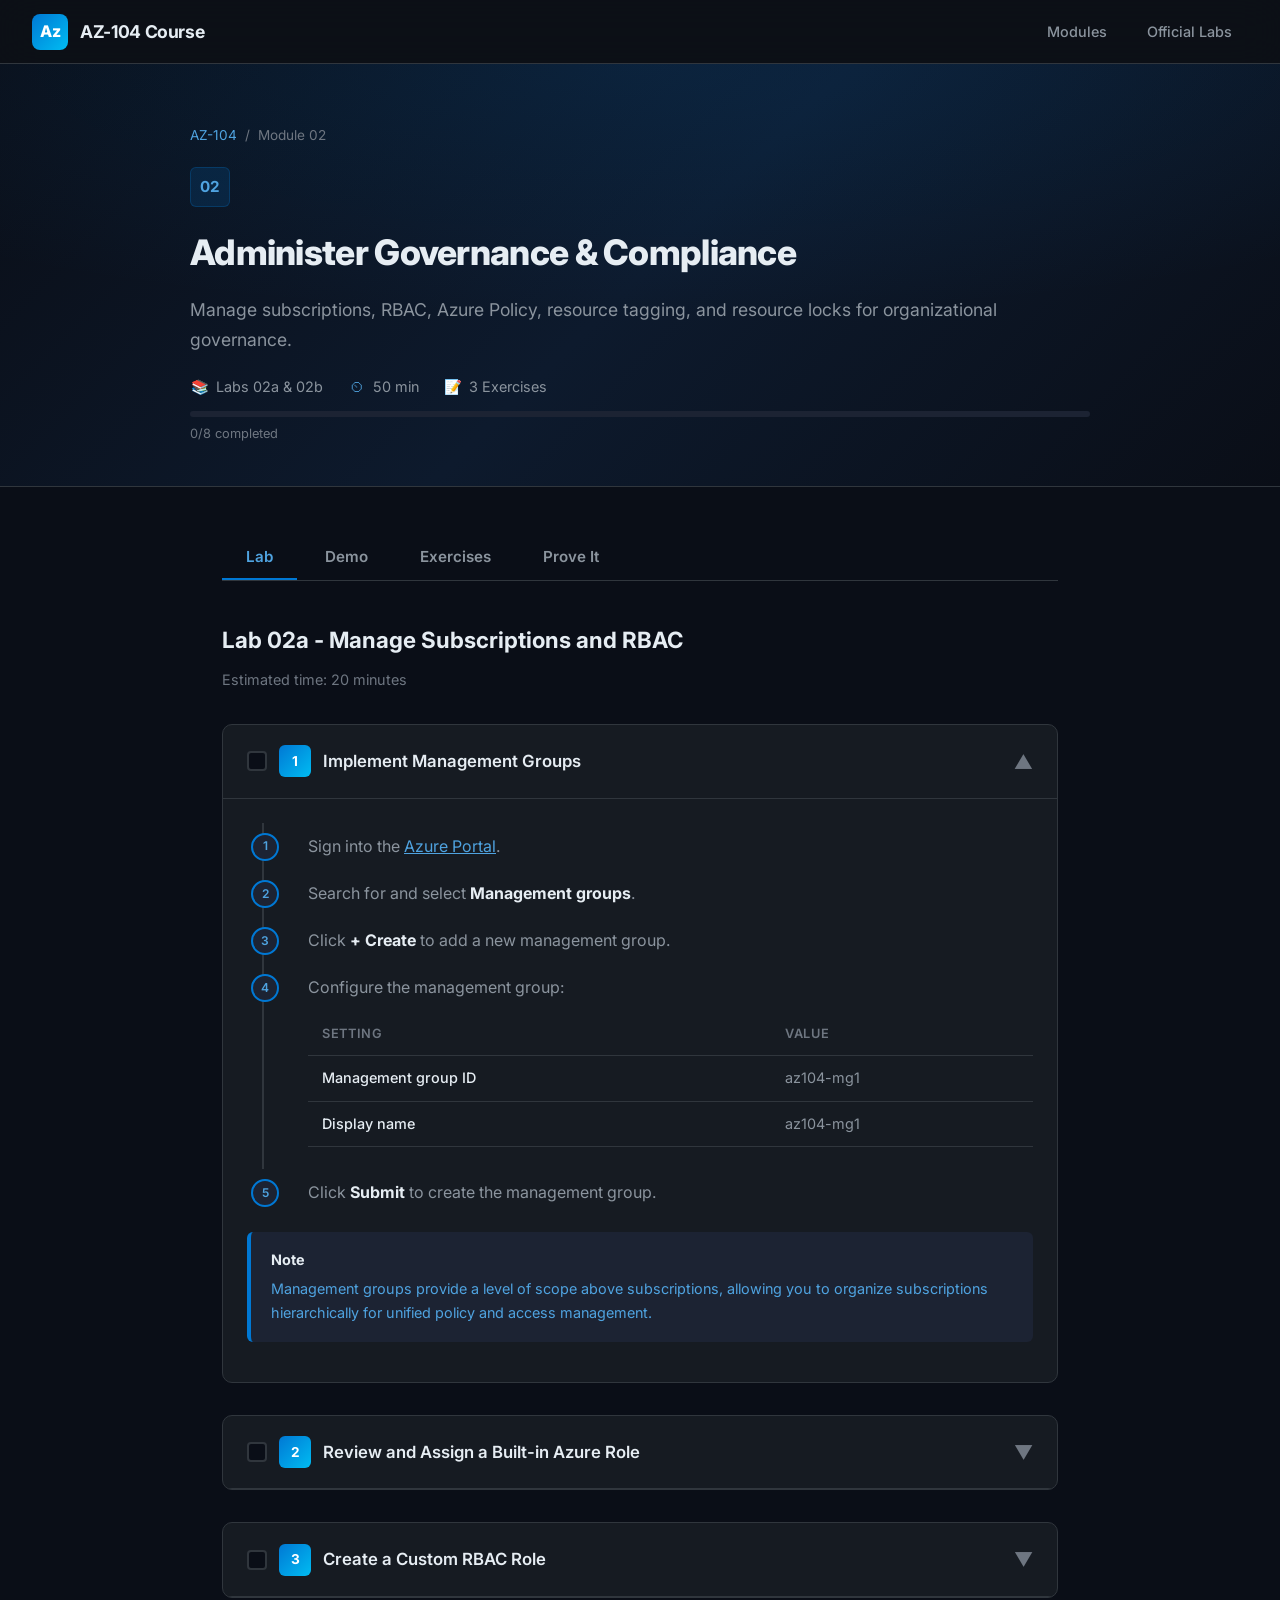
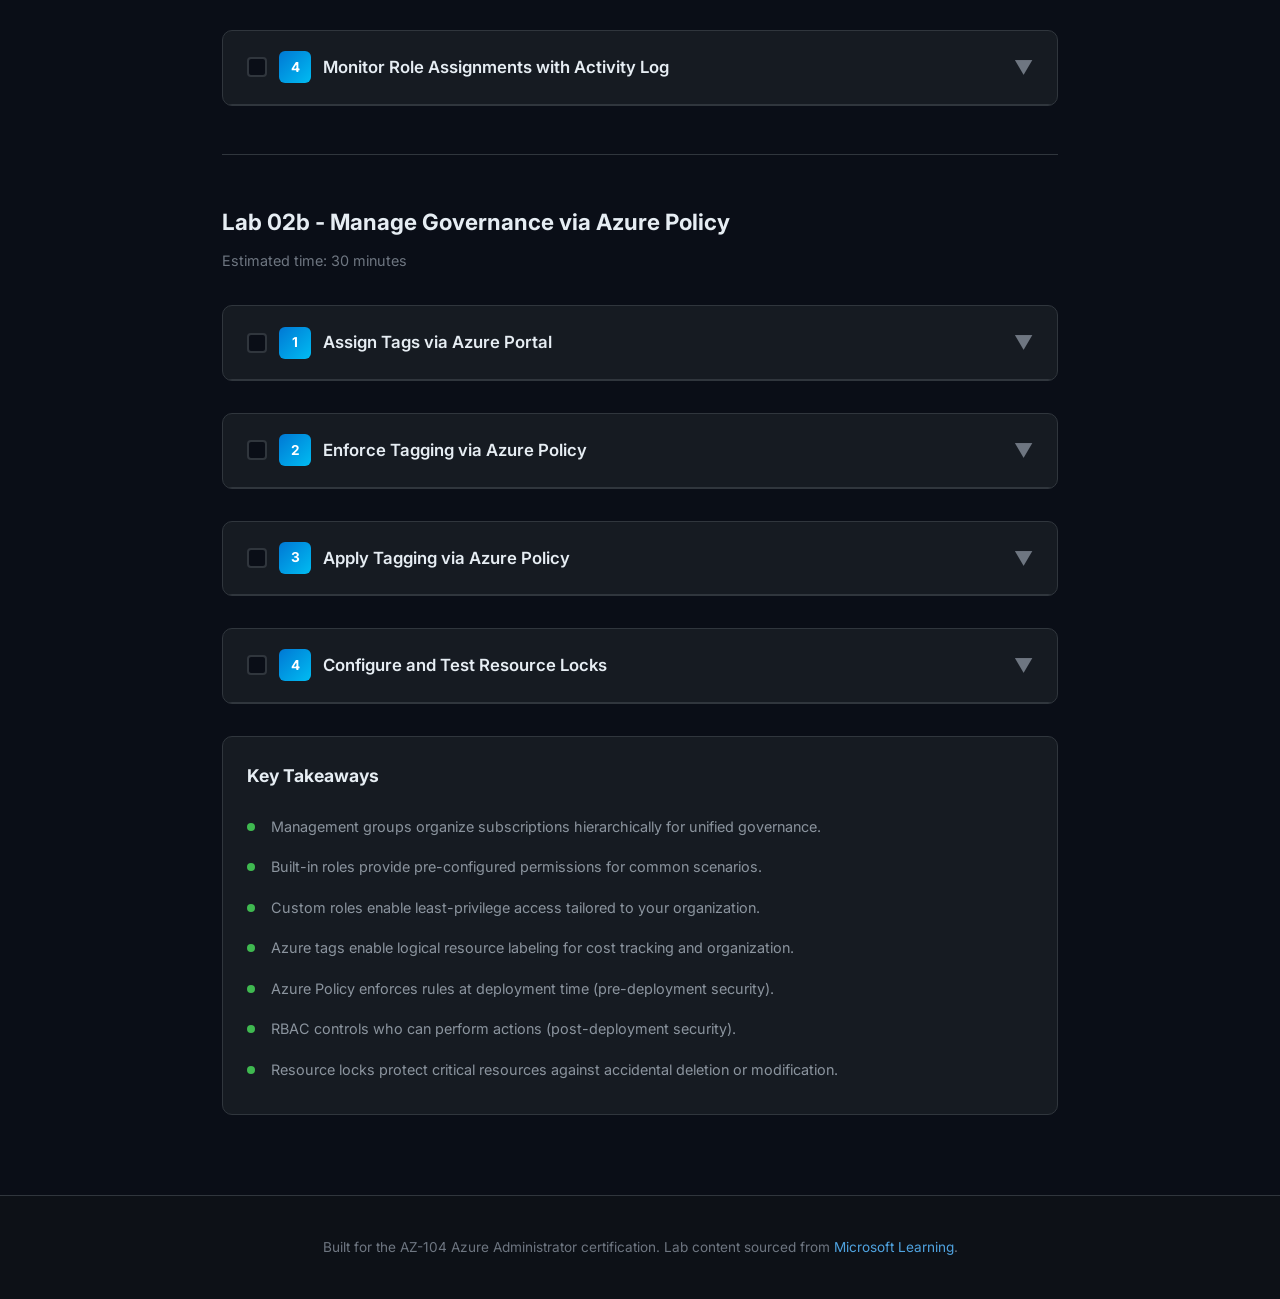
==== commit 90b0991b: "Add 'Prove It' assessment tab to all 11 modules Interactive scenario quizzes (3 per module) with ans" ====
--- a/modules/02-governance.html
+++ b/modules/02-governance.html
@@ -59,6 +59,7 @@
           <button class="tab-btn active" data-tab="tab-lab">Lab</button>
           <button class="tab-btn" data-tab="tab-demo">Demo</button>
           <button class="tab-btn" data-tab="tab-exercises">Exercises</button>
+          <button class="tab-btn" data-tab="tab-prove">Prove It</button>
         </div>
 
         <!-- ==================== LAB TAB ==================== -->
@@ -444,6 +445,99 @@
 
         </div>
 
+        <!-- ==================== PROVE IT TAB ==================== -->
+        <div id="tab-prove" class="tab-content">
+          <div class="prove-intro">
+            <h2>Prove You Know It</h2>
+            <p>Not memorization — understanding. Can you apply what you learned to real situations?</p>
+            <div class="score-display">Scenarios: <span class="quiz-score">No questions answered yet</span></div>
+          </div>
+
+          <div class="assess-section">
+            <div class="assess-section-title"><span class="assess-icon scenario">?</span> Quick Scenarios</div>
+
+            <div class="quiz-card" data-qid="q1" data-answer="B">
+              <div class="quiz-scenario">
+                <span class="scenario-label">Scenario</span>
+                <p>A developer creates a VM in West Europe, but your company policy requires all resources in East US and West US only. The VM deployed successfully. What went wrong?</p>
+              </div>
+              <div class="quiz-options">
+                <div class="quiz-option" data-value="A"><span class="option-letter">A</span><span>Azure Policy can't restrict locations</span></div>
+                <div class="quiz-option" data-value="B"><span class="option-letter">B</span><span>The "Allowed locations" policy wasn't assigned or was assigned at the wrong scope</span></div>
+                <div class="quiz-option" data-value="C"><span class="option-letter">C</span><span>The developer has Owner role which bypasses policy</span></div>
+              </div>
+              <div class="quiz-explanation">
+                <div class="explanation-box why-right"><strong>Why this is correct</strong>Azure Policy applies to everyone regardless of role — even Owners. If the VM was created, the policy either wasn't assigned, wasn't assigned at the right scope (subscription/resource group), or enforcement was set to "Disabled".</div>
+                <div class="explanation-box why-wrong"><strong>Common mistakes</strong>Azure Policy absolutely can restrict locations (A) — that's one of its most common uses. Owner role (C) does NOT bypass policy. RBAC and Policy are independent systems.</div>
+              </div>
+            </div>
+
+            <div class="quiz-card" data-qid="q2" data-answer="C">
+              <div class="quiz-scenario">
+                <span class="scenario-label">Scenario</span>
+                <p>You need to let the help desk team create support tickets and manage VMs, but nothing else. What's the best approach?</p>
+              </div>
+              <div class="quiz-options">
+                <div class="quiz-option" data-value="A"><span class="option-letter">A</span><span>Give them the Contributor role at the subscription level</span></div>
+                <div class="quiz-option" data-value="B"><span class="option-letter">B</span><span>Give them the Owner role on a specific resource group</span></div>
+                <div class="quiz-option" data-value="C"><span class="option-letter">C</span><span>Create a custom role combining VM Contributor and Support Request Contributor permissions</span></div>
+              </div>
+              <div class="quiz-explanation">
+                <div class="explanation-box why-right"><strong>Why this is correct</strong>Custom roles let you follow least-privilege. A custom role combining just the needed permissions gives them exactly what they need and nothing more.</div>
+                <div class="explanation-box why-wrong"><strong>Common mistakes</strong>Contributor (A) grants too much access — can manage everything except access. Owner (B) adds the ability to grant access to others. Both violate least-privilege.</div>
+              </div>
+            </div>
+
+            <div class="quiz-card" data-qid="q3" data-answer="A">
+              <div class="quiz-scenario">
+                <span class="scenario-label">Scenario</span>
+                <p>You applied a "Delete" resource lock to a resource group. A team member tries to delete a storage account inside it and gets denied. But they CAN still modify files in that storage account. Is this correct behavior?</p>
+              </div>
+              <div class="quiz-options">
+                <div class="quiz-option" data-value="A"><span class="option-letter">A</span><span>Yes — Delete locks prevent deletion but allow modifications</span></div>
+                <div class="quiz-option" data-value="B"><span class="option-letter">B</span><span>No — Delete locks should prevent all changes</span></div>
+                <div class="quiz-option" data-value="C"><span class="option-letter">C</span><span>No — The lock shouldn't affect resources inside the group</span></div>
+              </div>
+              <div class="quiz-explanation">
+                <div class="explanation-box why-right"><strong>Why this is correct</strong>Delete locks only prevent deletion, not modification. If you need to prevent ALL changes, use a Read-only lock instead.</div>
+                <div class="explanation-box why-wrong"><strong>Common mistakes</strong>Confusing Delete locks with Read-only locks (B). Locks ARE inherited by child resources (C) — a lock on a resource group applies to all resources within it.</div>
+              </div>
+            </div>
+          </div>
+
+          <div class="assess-section">
+            <div class="assess-section-title"><span class="assess-icon troubleshoot">!</span> Troubleshooting Spot</div>
+
+            <div class="trouble-card">
+              <span class="trouble-label">Troubleshoot</span>
+              <p class="trouble-situation">You assigned the "Require a tag" policy to a resource group, but users can still create resources without tags. The policy shows as "Assigned" in the portal.</p>
+              <p class="trouble-question">What's going wrong?</p>
+              <div class="progressive-hints">
+                <div class="prog-hint"><div class="prog-hint-label"><span class="arrow">&#9654;</span> Hint 1</div><div class="prog-hint-content">Check the policy assignment's "Enforcement" setting — it might be set to "Disabled".</div></div>
+                <div class="prog-hint"><div class="prog-hint-label"><span class="arrow">&#9654;</span> Hint 2</div><div class="prog-hint-content">New policy assignments can take up to 30 minutes to take effect. Wait and retry.</div></div>
+                <div class="prog-hint"><div class="prog-hint-label"><span class="arrow">&#9654;</span> Answer</div><div class="prog-hint-content answer">Most likely the enforcement is disabled (common when testing). Edit the assignment and set enforcement to "Enabled". Also note: policies only apply to NEW operations — existing non-compliant resources stay as-is until a remediation task is created.</div></div>
+              </div>
+            </div>
+          </div>
+
+          <div class="assess-section">
+            <div class="assess-section-title"><span class="assess-icon architect">&#9670;</span> Architect's Corner</div>
+
+            <div class="architect-card" data-aid="a1" data-best="C">
+              <span class="architect-label">Design Decision</span>
+              <p class="architect-situation">You're setting up governance for a company with dev, staging, and production environments across 3 subscriptions. Where should you assign your "Allowed locations" policy?</p>
+              <div class="architect-options">
+                <div class="arch-option" data-value="A"><div class="arch-option-title">Option A</div><div class="arch-option-desc">On each subscription individually. Direct assignment, 3 policies to manage.</div></div>
+                <div class="arch-option" data-value="B"><div class="arch-option-title">Option B</div><div class="arch-option-desc">On each resource group where resources are deployed. Granular control, many policies to manage.</div></div>
+                <div class="arch-option" data-value="C"><div class="arch-option-title">Option C</div><div class="arch-option-desc">On a management group containing all 3 subscriptions. Single policy inherited by all subscriptions.</div></div>
+              </div>
+              <div class="architect-reveal"><strong>Why this is the best choice</strong>Management group assignment gives you one policy to maintain that covers all current and future subscriptions. Individual subscription assignments (A) work but multiply your management overhead. Resource group level (B) is even more granular but becomes unmanageable quickly. The whole point of management groups is exactly this — centralized governance that inherits downward.</div>
+            </div>
+          </div>
+
+          <button class="reset-quiz-btn">&#8635; Reset All Answers</button>
+        </div>
+
       </div>
     </div>
 
--- a/css/style.css
+++ b/css/style.css
@@ -862,3 +862,429 @@
 @media (max-width: 768px) {
   .sidebar-toggle { display: flex; align-items: center; justify-content: center; }
 }
+
+/* ============================================
+   Prove You Know It - Assessment Section
+   ============================================ */
+
+/* Section intro */
+.prove-intro {
+  background: linear-gradient(135deg, rgba(0,120,212,0.08), rgba(0,188,242,0.05));
+  border: 1px solid rgba(0,120,212,0.2);
+  border-radius: var(--radius-md);
+  padding: 24px;
+  margin-bottom: 36px;
+}
+
+.prove-intro h2 {
+  font-size: 1.3rem;
+  font-weight: 700;
+  margin-bottom: 8px;
+  color: var(--azure-light);
+}
+
+.prove-intro p {
+  color: var(--text-secondary);
+  font-size: 0.9rem;
+  margin: 0;
+}
+
+.prove-intro .score-display {
+  margin-top: 12px;
+  font-size: 0.9rem;
+  color: var(--text-muted);
+}
+
+.prove-intro .score-display strong {
+  color: var(--accent-green);
+  font-size: 1.1rem;
+}
+
+/* Subsection headers */
+.assess-section {
+  margin-bottom: 40px;
+}
+
+.assess-section-title {
+  display: flex;
+  align-items: center;
+  gap: 10px;
+  font-size: 1.05rem;
+  font-weight: 700;
+  margin-bottom: 20px;
+  padding-bottom: 10px;
+  border-bottom: 1px solid var(--border);
+}
+
+.assess-section-title .assess-icon {
+  width: 28px;
+  height: 28px;
+  border-radius: 6px;
+  display: flex;
+  align-items: center;
+  justify-content: center;
+  font-size: 0.85rem;
+  flex-shrink: 0;
+}
+
+.assess-icon.scenario { background: rgba(0,120,212,0.15); color: var(--azure-light); }
+.assess-icon.troubleshoot { background: rgba(248,81,73,0.15); color: var(--accent-red); }
+.assess-icon.architect { background: rgba(188,140,255,0.15); color: var(--accent-purple); }
+
+/* --- Scenario Quiz Cards --- */
+.quiz-card {
+  background: var(--bg-secondary);
+  border: 1px solid var(--border);
+  border-radius: var(--radius-md);
+  margin-bottom: 20px;
+  overflow: hidden;
+  transition: border-color 0.3s;
+}
+
+.quiz-card.answered-correct { border-color: var(--accent-green); }
+.quiz-card.answered-wrong { border-color: var(--accent-red); }
+
+.quiz-scenario {
+  padding: 20px 24px;
+  border-bottom: 1px solid var(--border);
+}
+
+.quiz-scenario .scenario-label {
+  display: inline-block;
+  font-size: 0.7rem;
+  font-weight: 700;
+  text-transform: uppercase;
+  letter-spacing: 0.08em;
+  color: var(--azure-light);
+  background: var(--azure-glow);
+  padding: 3px 8px;
+  border-radius: 3px;
+  margin-bottom: 10px;
+}
+
+.quiz-scenario p {
+  color: var(--text);
+  font-size: 0.95rem;
+  line-height: 1.6;
+  margin: 0;
+}
+
+.quiz-options {
+  padding: 16px 24px;
+}
+
+.quiz-option {
+  display: flex;
+  align-items: flex-start;
+  gap: 12px;
+  padding: 12px 16px;
+  margin-bottom: 8px;
+  background: var(--bg-tertiary);
+  border: 1px solid transparent;
+  border-radius: var(--radius-sm);
+  cursor: pointer;
+  transition: all 0.2s;
+  font-size: 0.9rem;
+  color: var(--text-secondary);
+}
+
+.quiz-option:hover:not(.disabled) {
+  border-color: var(--azure-blue);
+  background: var(--bg-card-hover);
+  color: var(--text);
+}
+
+.quiz-option .option-letter {
+  min-width: 24px;
+  height: 24px;
+  display: flex;
+  align-items: center;
+  justify-content: center;
+  border-radius: 50%;
+  background: var(--bg-deep);
+  border: 1px solid var(--border);
+  font-weight: 700;
+  font-size: 0.75rem;
+  color: var(--text-muted);
+  flex-shrink: 0;
+}
+
+.quiz-option.selected .option-letter {
+  background: var(--azure-blue);
+  border-color: var(--azure-blue);
+  color: white;
+}
+
+.quiz-option.correct {
+  border-color: var(--accent-green);
+  background: rgba(63,185,80,0.08);
+}
+
+.quiz-option.correct .option-letter {
+  background: var(--accent-green);
+  border-color: var(--accent-green);
+  color: white;
+}
+
+.quiz-option.wrong {
+  border-color: var(--accent-red);
+  background: rgba(248,81,73,0.06);
+}
+
+.quiz-option.wrong .option-letter {
+  background: var(--accent-red);
+  border-color: var(--accent-red);
+  color: white;
+}
+
+.quiz-option.disabled {
+  cursor: default;
+  opacity: 0.7;
+}
+
+.quiz-option.disabled:not(.correct):not(.wrong) {
+  opacity: 0.4;
+}
+
+/* Explanation (hidden until answered) */
+.quiz-explanation {
+  display: none;
+  padding: 16px 24px 20px;
+  border-top: 1px solid var(--border);
+}
+
+.quiz-card.answered .quiz-explanation { display: block; }
+
+.explanation-box {
+  padding: 14px 18px;
+  border-radius: var(--radius-sm);
+  font-size: 0.85rem;
+  line-height: 1.6;
+}
+
+.explanation-box.why-right {
+  background: rgba(63,185,80,0.08);
+  border-left: 3px solid var(--accent-green);
+  color: var(--text-secondary);
+  margin-bottom: 10px;
+}
+
+.explanation-box.why-wrong {
+  background: rgba(248,81,73,0.06);
+  border-left: 3px solid var(--accent-red);
+  color: var(--text-secondary);
+}
+
+.explanation-box strong {
+  color: var(--text);
+  display: block;
+  margin-bottom: 4px;
+  font-size: 0.8rem;
+  text-transform: uppercase;
+  letter-spacing: 0.05em;
+}
+
+/* --- Troubleshooting Cards --- */
+.trouble-card {
+  background: var(--bg-secondary);
+  border: 1px solid var(--border);
+  border-radius: var(--radius-md);
+  padding: 24px;
+  margin-bottom: 20px;
+}
+
+.trouble-card .trouble-label {
+  display: inline-block;
+  font-size: 0.7rem;
+  font-weight: 700;
+  text-transform: uppercase;
+  letter-spacing: 0.08em;
+  color: var(--accent-red);
+  background: rgba(248,81,73,0.12);
+  padding: 3px 8px;
+  border-radius: 3px;
+  margin-bottom: 12px;
+}
+
+.trouble-card .trouble-situation {
+  color: var(--text);
+  font-size: 0.95rem;
+  line-height: 1.6;
+  margin-bottom: 16px;
+}
+
+.trouble-card .trouble-question {
+  color: var(--azure-light);
+  font-weight: 600;
+  font-size: 0.9rem;
+  margin-bottom: 16px;
+}
+
+.progressive-hints {
+  display: flex;
+  flex-direction: column;
+  gap: 8px;
+}
+
+.prog-hint {
+  padding: 12px 16px;
+  background: var(--bg-tertiary);
+  border: 1px solid var(--border);
+  border-radius: var(--radius-sm);
+  cursor: pointer;
+  transition: all 0.2s;
+}
+
+.prog-hint .prog-hint-label {
+  font-size: 0.8rem;
+  font-weight: 600;
+  color: var(--text-muted);
+  display: flex;
+  align-items: center;
+  gap: 8px;
+}
+
+.prog-hint .prog-hint-label .arrow {
+  transition: transform 0.2s;
+  font-size: 0.7rem;
+}
+
+.prog-hint.revealed .prog-hint-label .arrow { transform: rotate(90deg); }
+
+.prog-hint .prog-hint-content {
+  display: none;
+  margin-top: 10px;
+  font-size: 0.85rem;
+  color: var(--text-secondary);
+  line-height: 1.6;
+  padding-top: 10px;
+  border-top: 1px solid var(--border);
+}
+
+.prog-hint.revealed .prog-hint-content { display: block; }
+
+.prog-hint .prog-hint-content.answer {
+  color: var(--accent-green);
+}
+
+/* --- Architect's Corner --- */
+.architect-card {
+  background: var(--bg-secondary);
+  border: 1px solid var(--border);
+  border-radius: var(--radius-md);
+  padding: 24px;
+  margin-bottom: 20px;
+}
+
+.architect-card .architect-label {
+  display: inline-block;
+  font-size: 0.7rem;
+  font-weight: 700;
+  text-transform: uppercase;
+  letter-spacing: 0.08em;
+  color: var(--accent-purple);
+  background: rgba(188,140,255,0.12);
+  padding: 3px 8px;
+  border-radius: 3px;
+  margin-bottom: 12px;
+}
+
+.architect-card .architect-situation {
+  color: var(--text);
+  font-size: 0.95rem;
+  line-height: 1.6;
+  margin-bottom: 16px;
+}
+
+.architect-options {
+  display: flex;
+  flex-direction: column;
+  gap: 10px;
+  margin-bottom: 16px;
+}
+
+.arch-option {
+  padding: 14px 18px;
+  background: var(--bg-tertiary);
+  border: 1px solid var(--border);
+  border-radius: var(--radius-sm);
+  cursor: pointer;
+  transition: all 0.2s;
+}
+
+.arch-option:hover:not(.disabled) {
+  border-color: var(--accent-purple);
+  background: var(--bg-card-hover);
+}
+
+.arch-option .arch-option-title {
+  font-weight: 600;
+  font-size: 0.9rem;
+  color: var(--text);
+  margin-bottom: 4px;
+}
+
+.arch-option .arch-option-desc {
+  font-size: 0.82rem;
+  color: var(--text-muted);
+}
+
+.arch-option.selected {
+  border-color: var(--accent-purple);
+  background: rgba(188,140,255,0.06);
+}
+
+.arch-option.best {
+  border-color: var(--accent-green);
+  background: rgba(63,185,80,0.06);
+}
+
+.arch-option.best .arch-option-title::after {
+  content: ' — Best Choice';
+  color: var(--accent-green);
+  font-size: 0.75rem;
+  font-weight: 700;
+}
+
+.arch-option.disabled { cursor: default; }
+
+.architect-reveal {
+  display: none;
+  padding: 16px 18px;
+  background: rgba(188,140,255,0.06);
+  border: 1px solid rgba(188,140,255,0.2);
+  border-radius: var(--radius-sm);
+  font-size: 0.85rem;
+  color: var(--text-secondary);
+  line-height: 1.6;
+}
+
+.architect-card.answered .architect-reveal { display: block; }
+
+.architect-reveal strong {
+  color: var(--accent-purple);
+  display: block;
+  margin-bottom: 6px;
+}
+
+/* Reset button */
+.reset-quiz-btn {
+  display: inline-flex;
+  align-items: center;
+  gap: 6px;
+  padding: 8px 16px;
+  background: var(--bg-tertiary);
+  border: 1px solid var(--border);
+  border-radius: var(--radius-sm);
+  color: var(--text-muted);
+  font-family: inherit;
+  font-size: 0.82rem;
+  cursor: pointer;
+  transition: all 0.2s;
+  margin-top: 16px;
+}
+
+.reset-quiz-btn:hover {
+  color: var(--text);
+  border-color: var(--text-muted);
+}
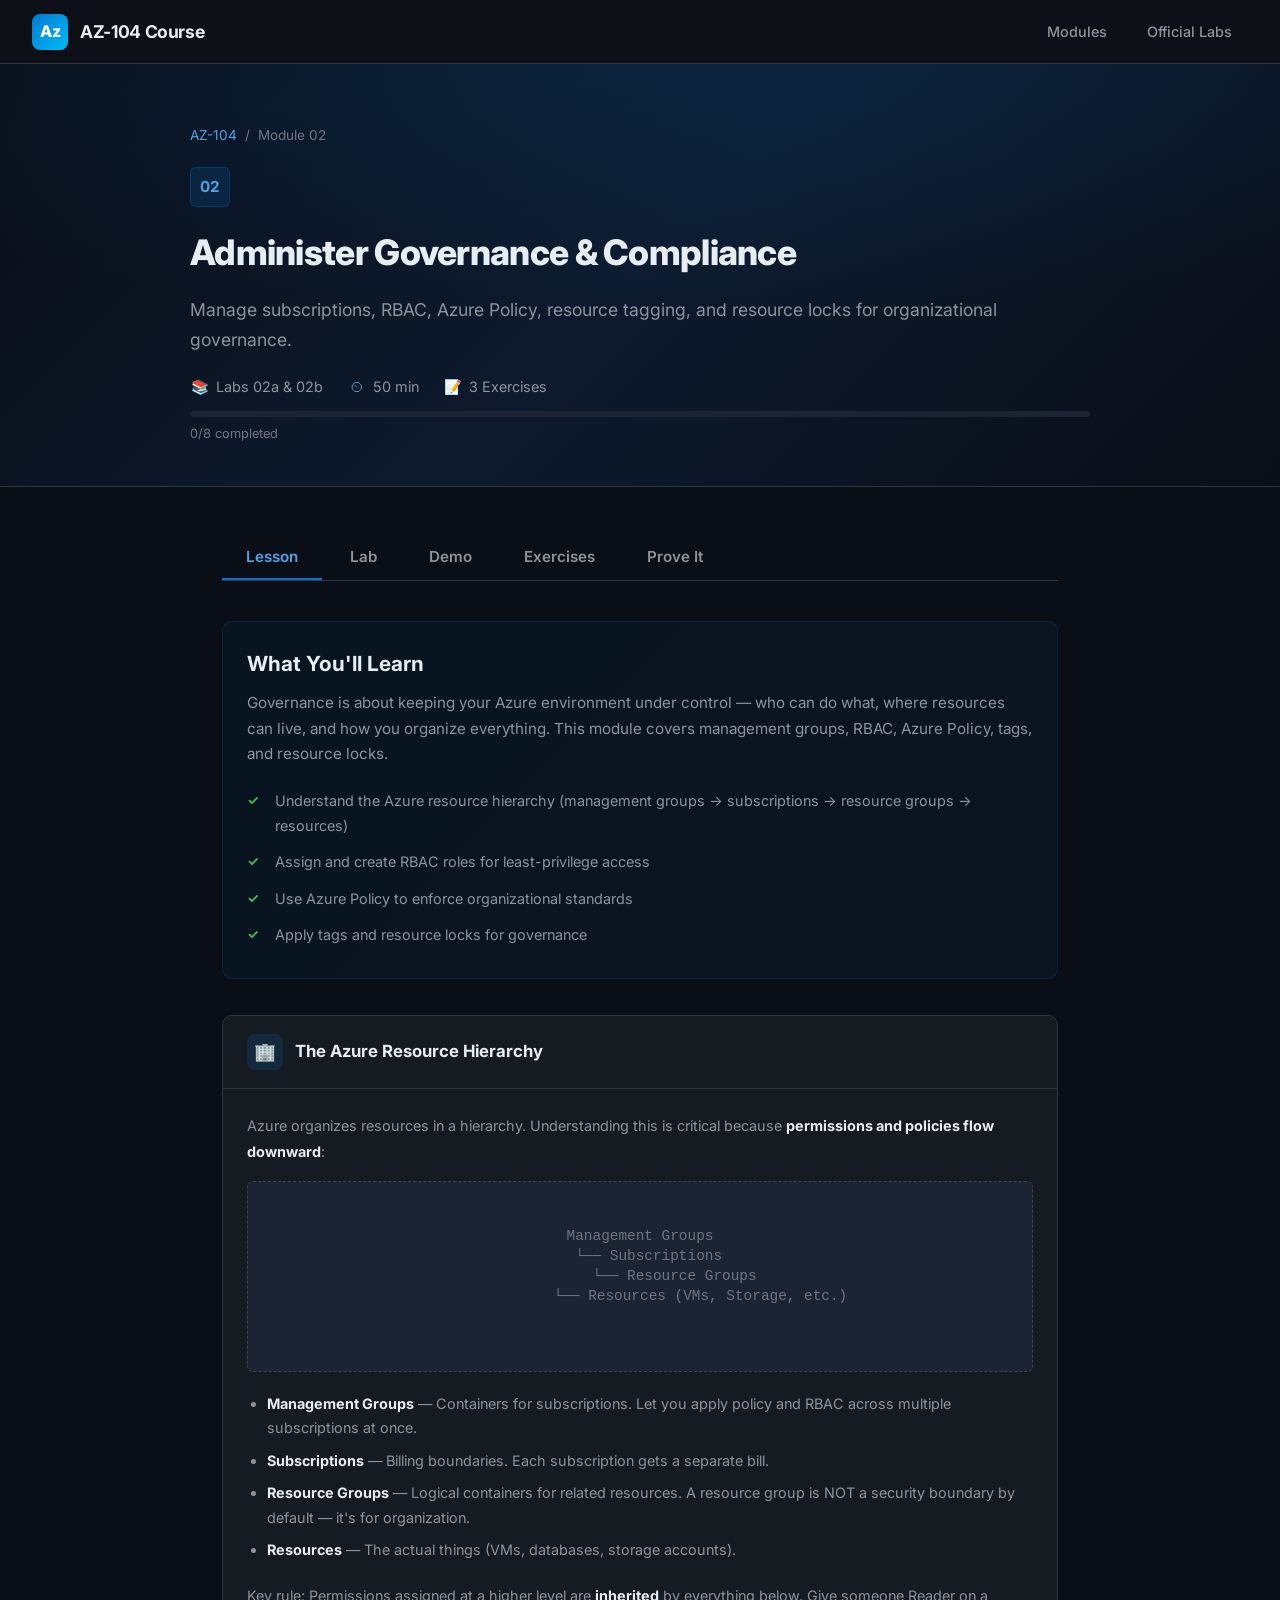
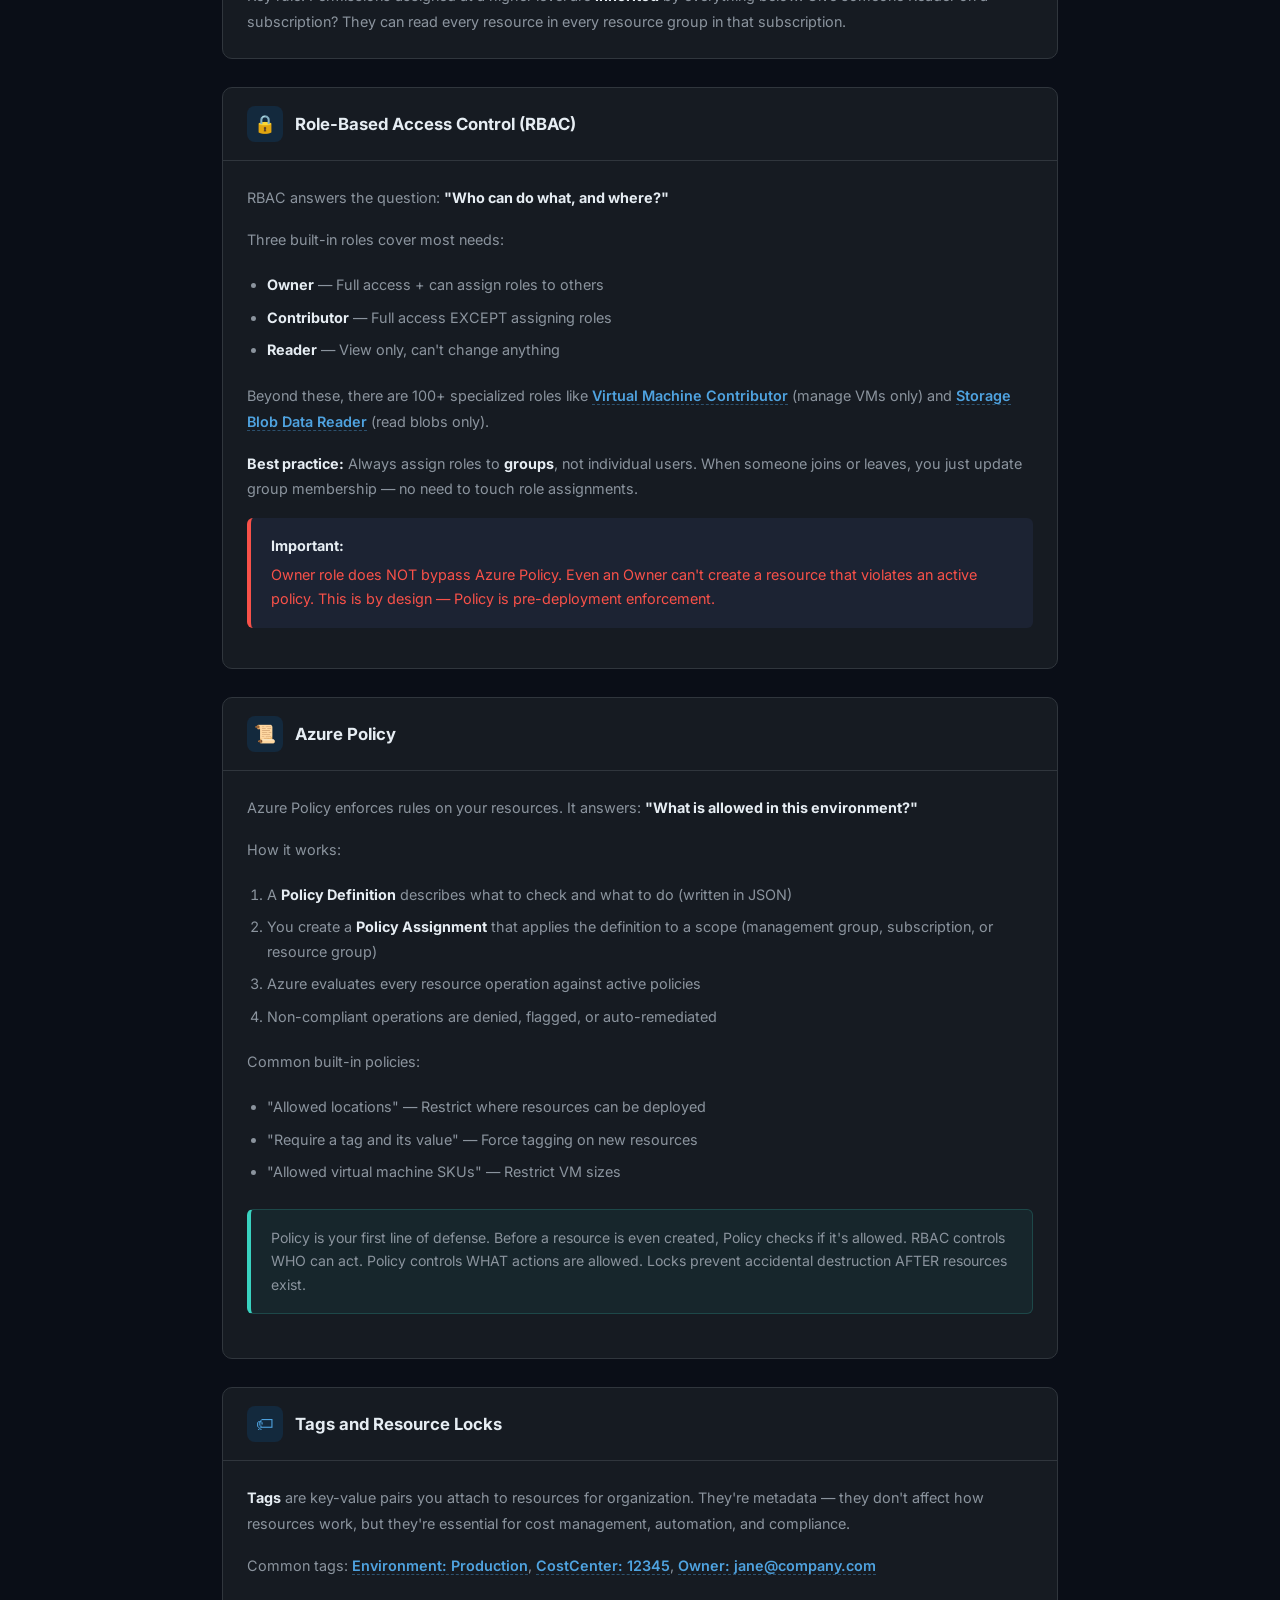
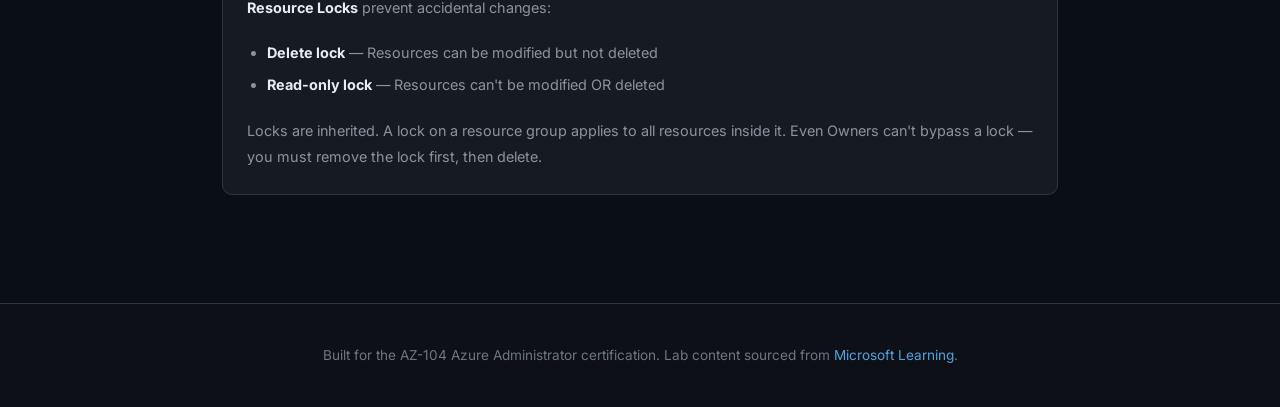
==== commit 337056a7: "Add Lesson tab with teaching content to all 11 modules Each module now has a Lesson tab (first tab) " ====
--- a/modules/02-governance.html
+++ b/modules/02-governance.html
@@ -56,14 +56,114 @@
     <div class="module-content">
       <div class="tab-container">
         <div class="tab-nav">
-          <button class="tab-btn active" data-tab="tab-lab">Lab</button>
+          <button class="tab-btn active" data-tab="tab-lesson">Lesson</button>
+          <button class="tab-btn" data-tab="tab-lab">Lab</button>
           <button class="tab-btn" data-tab="tab-demo">Demo</button>
           <button class="tab-btn" data-tab="tab-exercises">Exercises</button>
           <button class="tab-btn" data-tab="tab-prove">Prove It</button>
         </div>
 
+        <!-- ==================== LESSON TAB ==================== -->
+        <div id="tab-lesson" class="tab-content active">
+
+          <div class="lesson-intro">
+            <h2>What You'll Learn</h2>
+            <p>Governance is about keeping your Azure environment under control — who can do what, where resources can live, and how you organize everything. This module covers management groups, RBAC, Azure Policy, tags, and resource locks.</p>
+            <ul class="lesson-objectives">
+              <li>Understand the Azure resource hierarchy (management groups → subscriptions → resource groups → resources)</li>
+              <li>Assign and create RBAC roles for least-privilege access</li>
+              <li>Use Azure Policy to enforce organizational standards</li>
+              <li>Apply tags and resource locks for governance</li>
+            </ul>
+          </div>
+
+          <div class="concept-block">
+            <div class="concept-header">
+              <span class="concept-icon">&#127970;</span>
+              <h3>The Azure Resource Hierarchy</h3>
+            </div>
+            <div class="concept-body">
+              <p>Azure organizes resources in a hierarchy. Understanding this is critical because <strong>permissions and policies flow downward</strong>:</p>
+              <div class="diagram-box">
+<pre>Management Groups
+  └── Subscriptions
+        └── Resource Groups
+              └── Resources (VMs, Storage, etc.)</pre>
+              </div>
+              <ul>
+                <li><strong>Management Groups</strong> — Containers for subscriptions. Let you apply policy and RBAC across multiple subscriptions at once.</li>
+                <li><strong>Subscriptions</strong> — Billing boundaries. Each subscription gets a separate bill.</li>
+                <li><strong>Resource Groups</strong> — Logical containers for related resources. A resource group is NOT a security boundary by default — it's for organization.</li>
+                <li><strong>Resources</strong> — The actual things (VMs, databases, storage accounts).</li>
+              </ul>
+              <p>Key rule: Permissions assigned at a higher level are <strong>inherited</strong> by everything below. Give someone Reader on a subscription? They can read every resource in every resource group in that subscription.</p>
+            </div>
+          </div>
+
+          <div class="concept-block">
+            <div class="concept-header">
+              <span class="concept-icon">&#128274;</span>
+              <h3>Role-Based Access Control (RBAC)</h3>
+            </div>
+            <div class="concept-body">
+              <p>RBAC answers the question: <strong>"Who can do what, and where?"</strong></p>
+              <p>Three built-in roles cover most needs:</p>
+              <ul>
+                <li><strong>Owner</strong> — Full access + can assign roles to others</li>
+                <li><strong>Contributor</strong> — Full access EXCEPT assigning roles</li>
+                <li><strong>Reader</strong> — View only, can't change anything</li>
+              </ul>
+              <p>Beyond these, there are 100+ specialized roles like <span class="key-term">Virtual Machine Contributor</span> (manage VMs only) and <span class="key-term">Storage Blob Data Reader</span> (read blobs only).</p>
+              <p><strong>Best practice:</strong> Always assign roles to <strong>groups</strong>, not individual users. When someone joins or leaves, you just update group membership — no need to touch role assignments.</p>
+              <div class="info-box important"><strong>Important:</strong> Owner role does NOT bypass Azure Policy. Even an Owner can't create a resource that violates an active policy. This is by design — Policy is pre-deployment enforcement.</div>
+            </div>
+          </div>
+
+          <div class="concept-block">
+            <div class="concept-header">
+              <span class="concept-icon">&#128220;</span>
+              <h3>Azure Policy</h3>
+            </div>
+            <div class="concept-body">
+              <p>Azure Policy enforces rules on your resources. It answers: <strong>"What is allowed in this environment?"</strong></p>
+              <p>How it works:</p>
+              <ol>
+                <li>A <strong>Policy Definition</strong> describes what to check and what to do (written in JSON)</li>
+                <li>You create a <strong>Policy Assignment</strong> that applies the definition to a scope (management group, subscription, or resource group)</li>
+                <li>Azure evaluates every resource operation against active policies</li>
+                <li>Non-compliant operations are denied, flagged, or auto-remediated</li>
+              </ol>
+              <p>Common built-in policies:</p>
+              <ul>
+                <li>"Allowed locations" — Restrict where resources can be deployed</li>
+                <li>"Require a tag and its value" — Force tagging on new resources</li>
+                <li>"Allowed virtual machine SKUs" — Restrict VM sizes</li>
+              </ul>
+              <div class="real-world">Policy is your first line of defense. Before a resource is even created, Policy checks if it's allowed. RBAC controls WHO can act. Policy controls WHAT actions are allowed. Locks prevent accidental destruction AFTER resources exist.</div>
+            </div>
+          </div>
+
+          <div class="concept-block">
+            <div class="concept-header">
+              <span class="concept-icon">&#127991;</span>
+              <h3>Tags and Resource Locks</h3>
+            </div>
+            <div class="concept-body">
+              <p><strong>Tags</strong> are key-value pairs you attach to resources for organization. They're metadata — they don't affect how resources work, but they're essential for cost management, automation, and compliance.</p>
+              <p>Common tags: <span class="key-term">Environment: Production</span>, <span class="key-term">CostCenter: 12345</span>, <span class="key-term">Owner: jane@company.com</span></p>
+              <p><strong>Resource Locks</strong> prevent accidental changes:</p>
+              <ul>
+                <li><strong>Delete lock</strong> — Resources can be modified but not deleted</li>
+                <li><strong>Read-only lock</strong> — Resources can't be modified OR deleted</li>
+              </ul>
+              <p>Locks are inherited. A lock on a resource group applies to all resources inside it. Even Owners can't bypass a lock — you must remove the lock first, then delete.</p>
+            </div>
+          </div>
+
+        </div>
+
         <!-- ==================== LAB TAB ==================== -->
-        <div id="tab-lab" class="tab-content active">
+        <div id="tab-lab" class="tab-content">
 
           <h2 style="font-size:1.4rem; font-weight:700; margin-bottom:8px;">Lab 02a - Manage Subscriptions and RBAC</h2>
           <p style="color:var(--text-muted); font-size:0.9rem; margin-bottom:32px;">Estimated time: 20 minutes</p>
--- a/css/style.css
+++ b/css/style.css
@@ -1288,3 +1288,187 @@
   color: var(--text);
   border-color: var(--text-muted);
 }
+
+/* ============================================
+   Lesson Tab Styles
+   ============================================ */
+
+.lesson-intro {
+  background: linear-gradient(135deg, rgba(0,120,212,0.06), rgba(0,188,242,0.04));
+  border: 1px solid rgba(0,120,212,0.15);
+  border-radius: var(--radius-md);
+  padding: 24px;
+  margin-bottom: 36px;
+}
+
+.lesson-intro h2 {
+  font-size: 1.3rem;
+  font-weight: 700;
+  margin-bottom: 8px;
+}
+
+.lesson-intro p {
+  color: var(--text-secondary);
+  font-size: 0.95rem;
+  line-height: 1.7;
+  margin: 0;
+}
+
+.lesson-objectives {
+  margin-top: 16px;
+  padding: 0;
+  list-style: none;
+}
+
+.lesson-objectives li {
+  padding: 6px 0 6px 28px;
+  position: relative;
+  color: var(--text-secondary);
+  font-size: 0.9rem;
+}
+
+.lesson-objectives li::before {
+  content: '\2713';
+  position: absolute;
+  left: 0;
+  color: var(--accent-green);
+  font-weight: 700;
+  font-size: 0.85rem;
+}
+
+/* Concept blocks */
+.concept-block {
+  background: var(--bg-secondary);
+  border: 1px solid var(--border);
+  border-radius: var(--radius-md);
+  margin-bottom: 28px;
+  overflow: hidden;
+}
+
+.concept-header {
+  padding: 18px 24px;
+  border-bottom: 1px solid var(--border);
+  display: flex;
+  align-items: center;
+  gap: 12px;
+}
+
+.concept-icon {
+  width: 36px;
+  height: 36px;
+  border-radius: 8px;
+  display: flex;
+  align-items: center;
+  justify-content: center;
+  font-size: 1.1rem;
+  flex-shrink: 0;
+  background: var(--azure-glow);
+  color: var(--azure-light);
+}
+
+.concept-header h3 {
+  font-size: 1.05rem;
+  font-weight: 700;
+}
+
+.concept-body {
+  padding: 24px;
+}
+
+.concept-body p {
+  color: var(--text-secondary);
+  font-size: 0.9rem;
+  line-height: 1.8;
+  margin-bottom: 16px;
+}
+
+.concept-body p:last-child { margin-bottom: 0; }
+
+.concept-body strong { color: var(--text); }
+
+.concept-body ul, .concept-body ol {
+  padding-left: 20px;
+  color: var(--text-secondary);
+  font-size: 0.9rem;
+  margin-bottom: 16px;
+}
+
+.concept-body li {
+  padding: 4px 0;
+  line-height: 1.7;
+}
+
+/* Comparison tables in lessons */
+.compare-table {
+  width: 100%;
+  border-collapse: collapse;
+  margin: 16px 0;
+  font-size: 0.85rem;
+}
+
+.compare-table th {
+  background: var(--bg-tertiary);
+  padding: 10px 14px;
+  text-align: left;
+  font-weight: 600;
+  font-size: 0.78rem;
+  text-transform: uppercase;
+  letter-spacing: 0.05em;
+  color: var(--text-muted);
+  border-bottom: 2px solid var(--border);
+}
+
+.compare-table td {
+  padding: 10px 14px;
+  border-bottom: 1px solid var(--border);
+  color: var(--text-secondary);
+}
+
+.compare-table tr:hover td {
+  background: rgba(0,120,212,0.04);
+}
+
+/* Real-world callout */
+.real-world {
+  background: rgba(57,210,192,0.06);
+  border: 1px solid rgba(57,210,192,0.2);
+  border-left: 4px solid var(--accent-cyan);
+  border-radius: var(--radius-sm);
+  padding: 16px 20px;
+  margin: 20px 0;
+  font-size: 0.88rem;
+  color: var(--text-secondary);
+  line-height: 1.7;
+}
+
+.real-world strong {
+  color: var(--accent-cyan);
+  display: block;
+  margin-bottom: 4px;
+  font-size: 0.78rem;
+  text-transform: uppercase;
+  letter-spacing: 0.05em;
+}
+
+/* Key term highlights */
+.key-term {
+  color: var(--azure-light);
+  font-weight: 600;
+  border-bottom: 1px dashed rgba(79,163,224,0.4);
+}
+
+/* Visual diagram placeholder */
+.diagram-box {
+  background: var(--bg-tertiary);
+  border: 1px dashed var(--border-light);
+  border-radius: var(--radius-sm);
+  padding: 24px;
+  margin: 16px 0;
+  text-align: center;
+  font-size: 0.9rem;
+  color: var(--text-muted);
+  font-family: 'JetBrains Mono', monospace;
+  white-space: pre;
+  line-height: 1.4;
+  overflow-x: auto;
+}
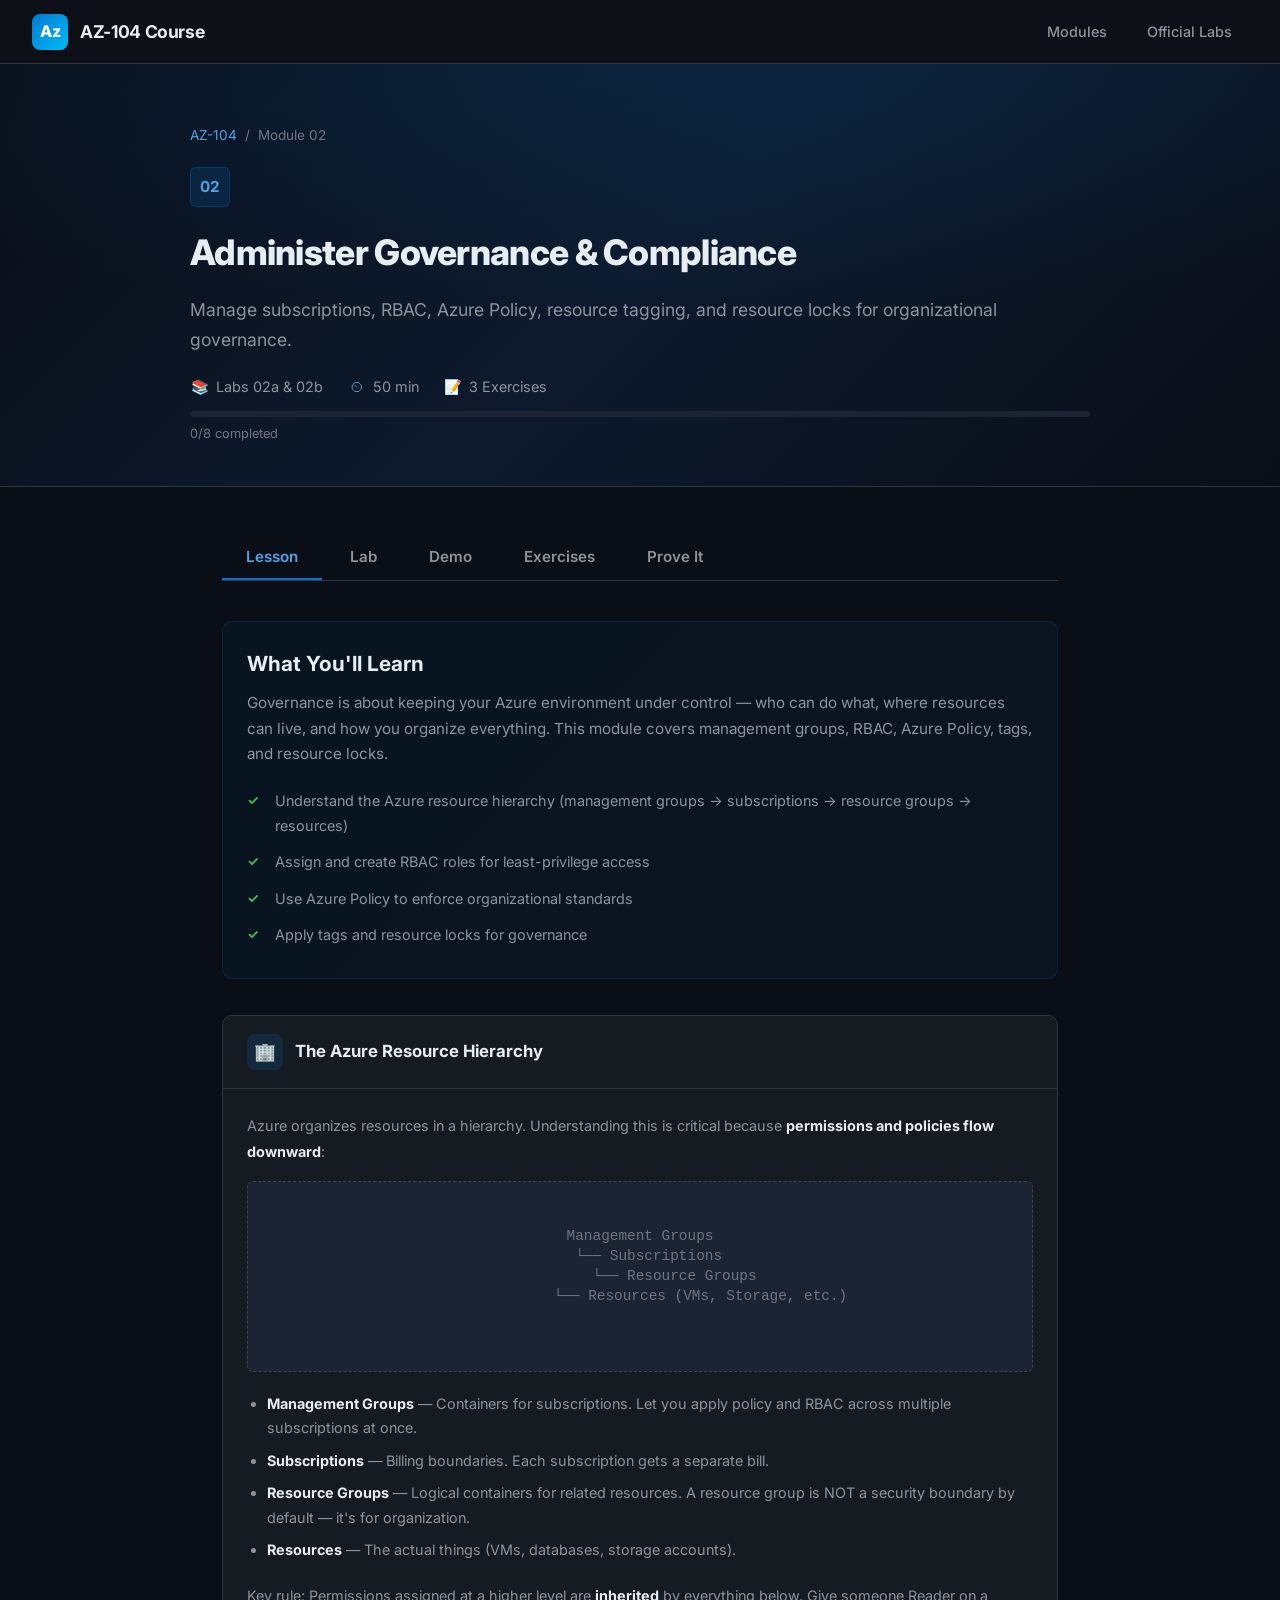
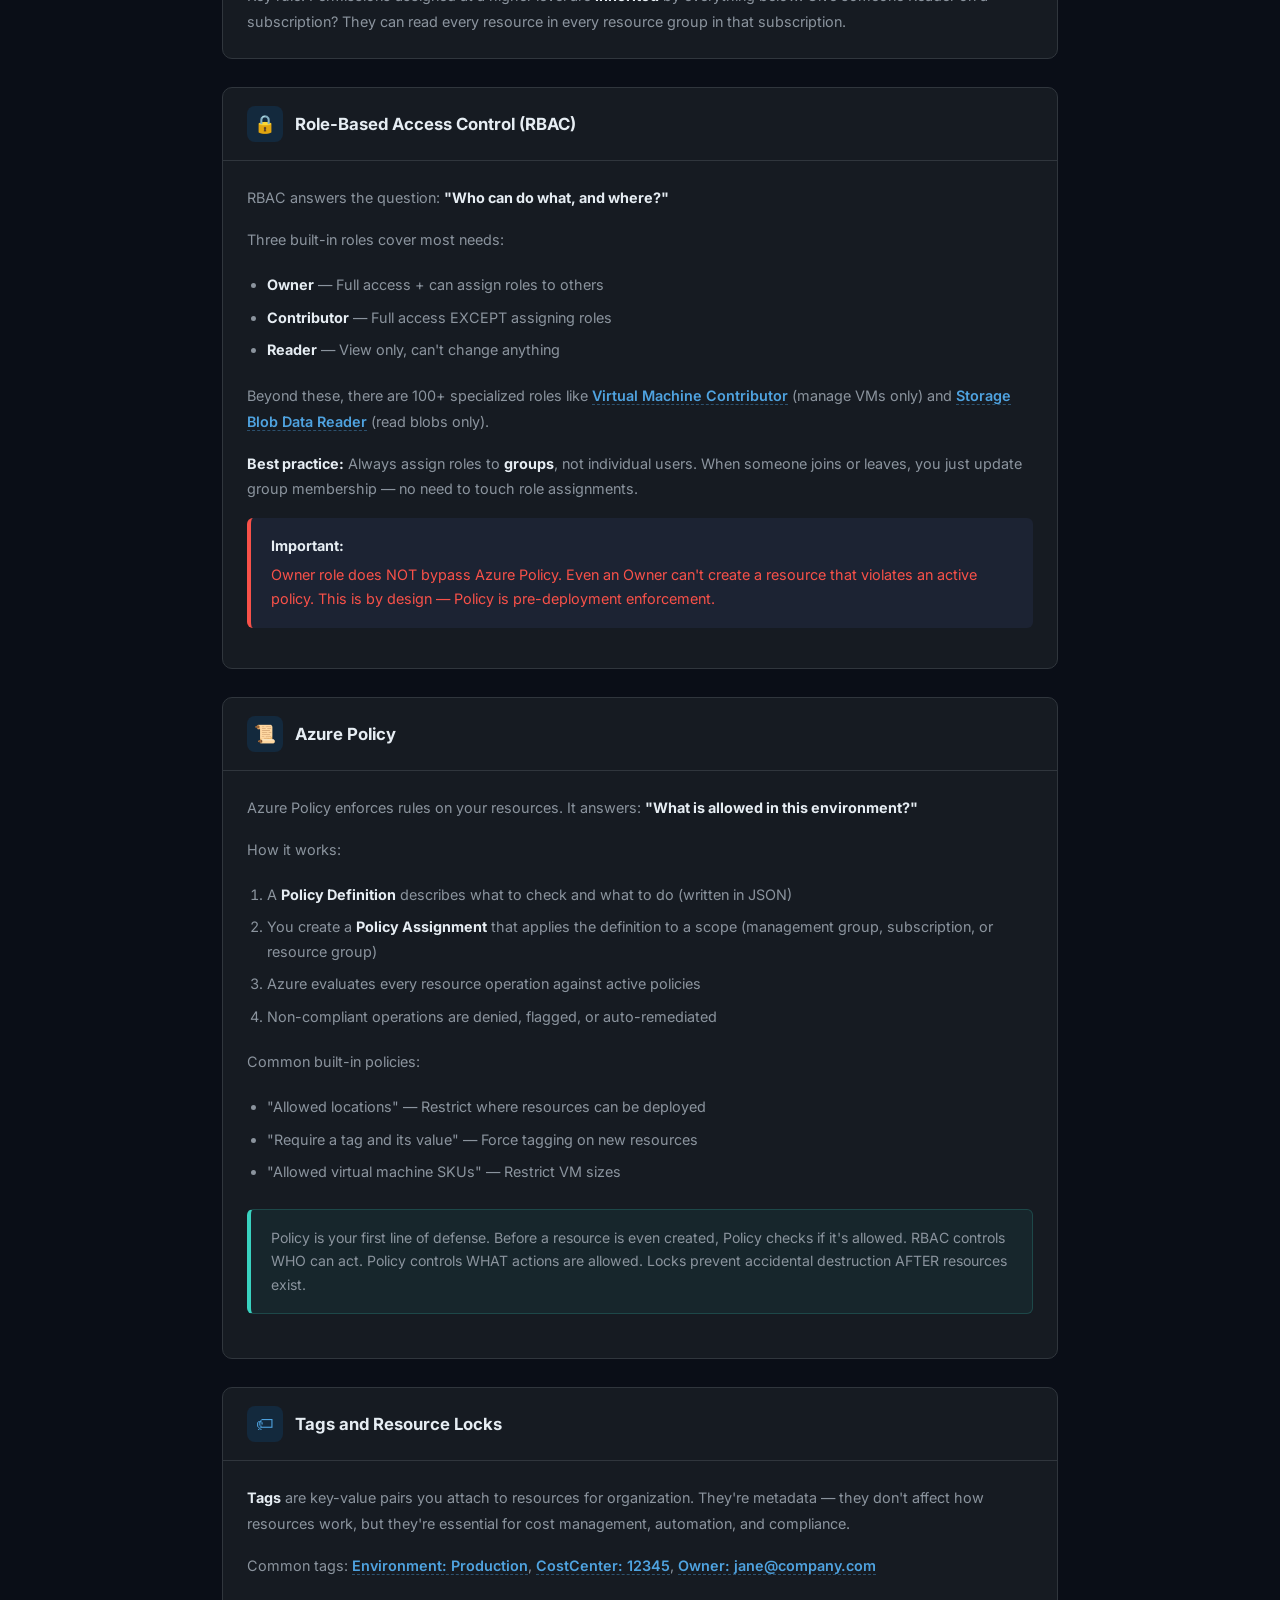
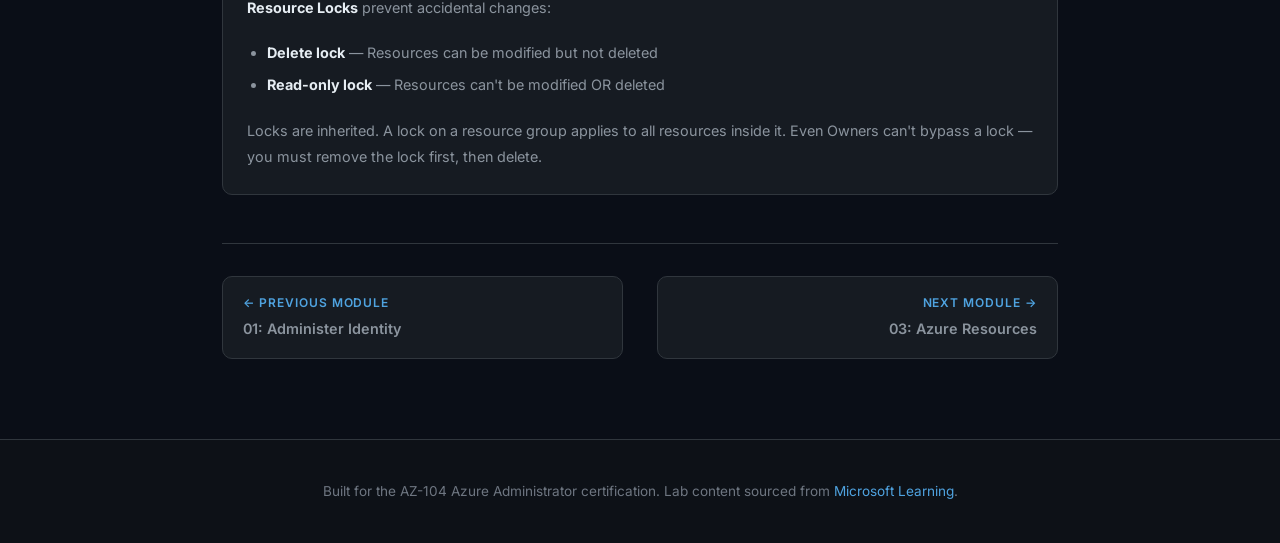
==== commit 18c09dcf: "Add prev/next module navigation, fix CSS, improve mobile - Prev/next navigation links at bottom of e" ====
--- a/modules/02-governance.html
+++ b/modules/02-governance.html
@@ -639,6 +639,18 @@
         </div>
 
       </div>
+
+      <nav class="module-nav">
+        <a href="01-identity.html" class="prev">
+          <span class="nav-direction">&larr; Previous Module</span>
+          <span class="nav-title">01: Administer Identity</span>
+        </a>
+        <a href="03-resources.html" class="next">
+          <span class="nav-direction">Next Module &rarr;</span>
+          <span class="nav-title">03: Azure Resources</span>
+        </a>
+      </nav>
+
     </div>
 
   </div>
--- a/css/style.css
+++ b/css/style.css
@@ -759,18 +759,122 @@
 
 .site-footer a:hover { text-decoration: underline; }
 
+/* ---- Tab Container ---- */
+.tab-container { position: relative; }
+
+/* ---- Progress Label ---- */
+.progress-label {
+  font-size: 0.8rem;
+  color: var(--text-muted);
+  margin-top: 6px;
+  display: inline-block;
+}
+
+/* ---- Module Navigation (Prev/Next) ---- */
+.module-nav {
+  display: flex;
+  justify-content: space-between;
+  align-items: stretch;
+  gap: 16px;
+  margin-top: 48px;
+  padding-top: 32px;
+  border-top: 1px solid var(--border);
+}
+
+.module-nav a {
+  display: flex;
+  flex-direction: column;
+  gap: 4px;
+  padding: 16px 20px;
+  background: var(--bg-secondary);
+  border: 1px solid var(--border);
+  border-radius: var(--radius-md);
+  text-decoration: none;
+  color: var(--text);
+  transition: all 0.2s;
+  min-width: 0;
+  flex: 1;
+  max-width: 48%;
+}
+
+.module-nav a:hover {
+  border-color: var(--azure-blue);
+  background: var(--bg-card-hover);
+  box-shadow: var(--shadow-glow);
+}
+
+.module-nav a.next { text-align: right; margin-left: auto; }
+.module-nav a.prev { text-align: left; }
+
+.module-nav .nav-direction {
+  font-size: 0.75rem;
+  font-weight: 600;
+  text-transform: uppercase;
+  letter-spacing: 0.08em;
+  color: var(--azure-light);
+}
+
+.module-nav .nav-title {
+  font-size: 0.9rem;
+  font-weight: 600;
+  color: var(--text-secondary);
+  white-space: nowrap;
+  overflow: hidden;
+  text-overflow: ellipsis;
+}
+
 /* ---- Responsive ---- */
+@media (max-width: 1024px) {
+  .modules-grid { grid-template-columns: repeat(auto-fill, minmax(300px, 1fr)); }
+}
+
 @media (max-width: 768px) {
   .navbar { padding: 0 1rem; }
   .nav-links { display: none; }
   .hero { padding: 120px 1rem 60px; }
-  .hero-stats { gap: 24px; }
+  .hero-stats { gap: 24px; flex-wrap: wrap; }
   .hero-stat .number { font-size: 1.5rem; }
+  .hero p { font-size: 1rem; }
   .modules-grid { grid-template-columns: 1fr; }
+  .module-hero { padding: 50px 1rem 30px; }
   .module-hero h1 { font-size: 1.6rem; }
-  .tab-nav { gap: 0; }
-  .tab-btn { padding: 10px 14px; font-size: 0.85rem; }
+  .module-hero .module-subtitle { font-size: 0.95rem; }
+  .meta-bar { gap: 12px; }
+  .tab-nav { gap: 0; overflow-x: auto; -webkit-overflow-scrolling: touch; }
+  .tab-btn { padding: 10px 12px; font-size: 0.82rem; flex-shrink: 0; }
   .container { padding: 0 1rem; }
+  .module-content { padding: 32px 1rem 60px; }
+  .task-header { padding: 16px; }
+  .task-body { padding: 16px; }
+  .concept-body { padding: 16px; }
+  .quiz-scenario { padding: 16px; }
+  .quiz-options { padding: 12px 16px; }
+  .quiz-explanation { padding: 12px 16px; }
+  .steps li { padding-left: 36px; }
+  .module-nav { flex-direction: column; gap: 12px; }
+  .module-nav a { max-width: 100%; }
+  .module-nav a.next { text-align: left; }
+  .compare-table { font-size: 0.78rem; }
+  .compare-table th, .compare-table td { padding: 8px 10px; }
+  .config-table { font-size: 0.82rem; }
+  .config-table th, .config-table td { padding: 8px 10px; }
+  .diagram-box { font-size: 0.78rem; padding: 16px; }
+}
+
+@media (max-width: 480px) {
+  .hero h1 { font-size: 2rem; }
+  .hero-stats { gap: 16px; }
+  .hero-stat .number { font-size: 1.3rem; }
+  .hero-stat .label { font-size: 0.7rem; }
+  .module-hero h1 { font-size: 1.35rem; }
+  .tab-btn { padding: 8px 10px; font-size: 0.78rem; }
+  .module-number { width: 32px; height: 32px; font-size: 0.8rem; }
+  .module-card { padding: 20px; }
+  .module-card h3 { font-size: 1rem; }
+  .exercise-card { padding: 16px; }
+  .quiz-option { padding: 10px 12px; font-size: 0.85rem; }
+  .architect-card { padding: 16px; }
+  .trouble-card { padding: 16px; }
 }
 
 /* ---- Animations ---- */
